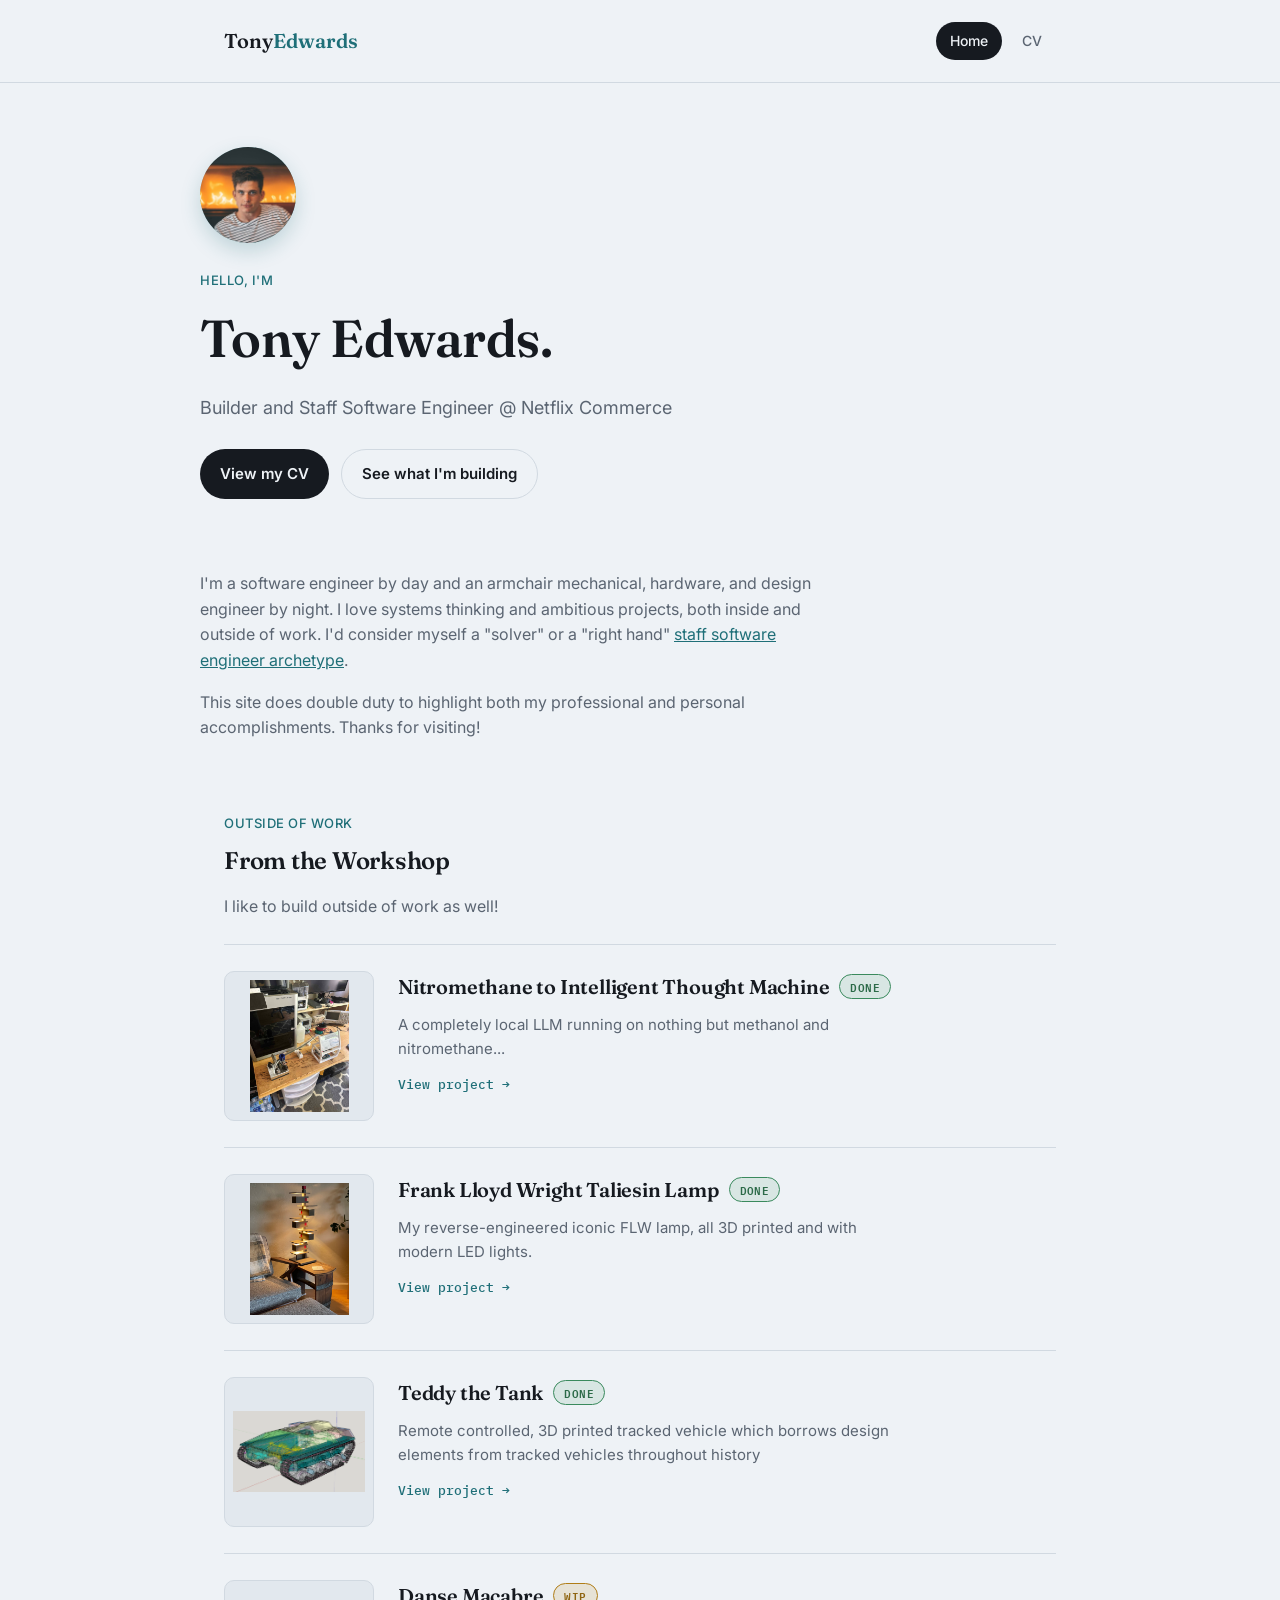
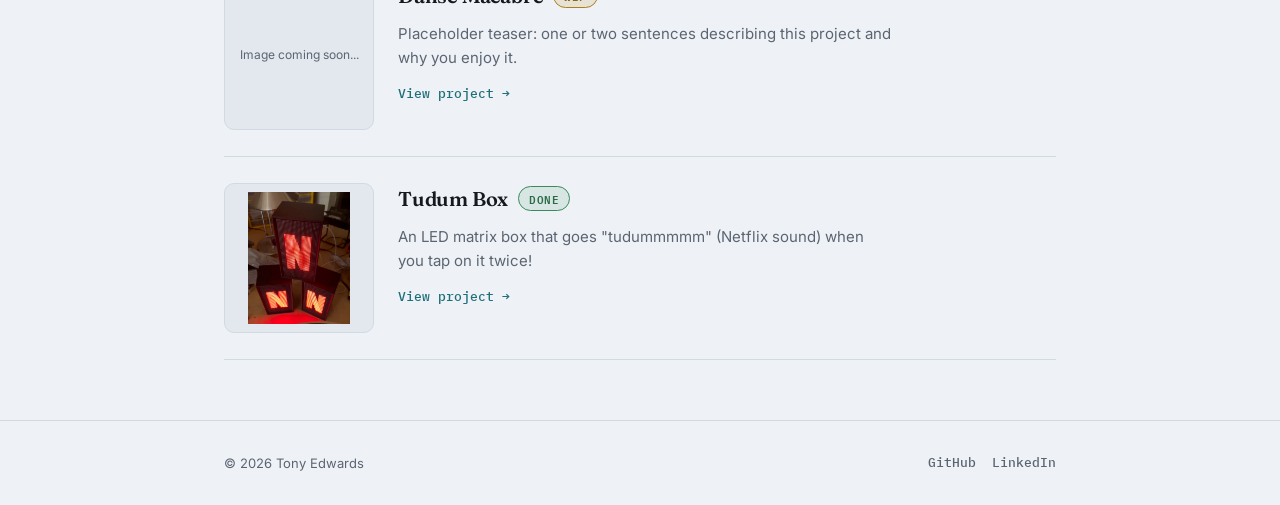
==== index.html @ c41842d8 "Add profile portrait and embed GitHub-hosted video for Tudum Box Wires the hero portrait image, and " ====
<!doctype html>
<html lang="en">
<head>
    <meta charset="utf-8" />
    <meta name="viewport" content="width=device-width,initial-scale=1" />
    <title>Tony Edwards - Engineer</title>
    <meta name="description" content="Tony Edwards - Engineer" />
    <link rel="stylesheet" href="/style.css" />
</head>
<body>
    <header class="site-header">
        <div class="wrap">
            <a class="wordmark" href="/">Tony<span>Edwards</span></a>
            <nav class="main-nav" aria-label="Primary navigation">
                <a href="/" class="active">Home</a>
                <a href="/cv.html">CV</a>
            </nav>
        </div>
    </header>

    <main>
        <section class="hero wrap">
            <div class="portrait"><img src="/images/tony.jpeg" alt="Tony Edwards"/></div>
            <div class="kicker">Hello, I'm</div>
            <h1>Tony Edwards.</h1>
            <p class="lead">
                Builder and Staff Software Engineer @ Netflix Commerce
            </p>
            <div class="btn-row">
                <a class="btn btn-primary" href="/cv.html">View my CV</a>
                <a class="btn btn-outline" href="#workshop">See what I'm building</a>
            </div>
        </section>

        <section class="about wrap">
            <p>
                I'm a software engineer by day and an armchair mechanical, hardware, and design engineer by night. 
                I love systems thinking and ambitious projects, both inside and outside of work.
                I'd consider myself a "solver" or a "right hand" <a href="https://staffeng.com/guides/staff-archetypes/" target="_blank">staff software engineer archetype</a>.
            </p>
            <p>
                This site does double duty to highlight both my professional and personal accomplishments. Thanks for visiting!
            </p>
        </section>

        <section class="wrap" id="workshop">
            <div class="section-head">
                <span class="kicker">Outside of work</span>
                <h2>From the Workshop</h2>
                <p>I like to build outside of work as well!</p>
            </div>

            <div class="workshop-list">
                <a class="workshop-card" href="/projects/nitrollm/">
                    <div class="workshop-photo"><img src="/projects/nitrollm/images/total.jpeg"/></div>
                    <div class="workshop-text">
                        <div class="title-row">
                            <h3>Nitromethane to Intelligent Thought Machine</h3>
                            <span class="status-tag status-done">Done</span>
                        </div>
                        <p>A completely local LLM running on nothing but methanol and nitromethane...</p>
                        <span class="go">View project →</span>
                    </div>
                </a>

                <a class="workshop-card" href="/projects/flwlamp/">
                    <div class="workshop-photo"><img src="/projects/flwlamp/images/lamp.jpg"/></div>
                    <div class="workshop-text">
                        <div class="title-row">
                            <h3>Frank Lloyd Wright Taliesin Lamp</h3>
                            <span class="status-tag status-done">Done</span>
                        </div>
                        <p>My reverse-engineered iconic FLW lamp, all 3D printed and with modern LED lights.</p>
                        <span class="go">View project →</span>
                    </div>
                </a>

                <a class="workshop-card" href="/projects/teddy-tank/">
                    <div class="workshop-photo"><img src="/projects/teddy-tank/images/xray.png"/></div>
                    <div class="workshop-text">
                        <div class="title-row">
                            <h3>Teddy the Tank</h3>
                            <span class="status-tag status-done">Done</span>
                        </div>
                        <p>Remote controlled, 3D printed tracked vehicle which borrows design elements from tracked vehicles throughout history</p>
                        <span class="go">View project →</span>
                    </div>
                </a>

                <a class="workshop-card" href="/projects/danse-macabre/">
                    <div class="workshop-photo">Image coming soon...</div>
                    <div class="workshop-text">
                        <div class="title-row">
                            <h3>Danse Macabre</h3>
                            <span class="status-tag status-wip">WIP</span>
                        </div>
                        <p>Placeholder teaser: one or two sentences describing this project and why you enjoy it.</p>
                        <span class="go">View project →</span>
                    </div>
                </a>

                <a class="workshop-card" href="/projects/tudum-box/">
                    <div class="workshop-photo"><img src="/projects/tudum-box/images/matrixbox.png"/></div>
                    <div class="workshop-text">
                        <div class="title-row">
                            <h3>Tudum Box</h3>
                            <span class="status-tag status-done">Done</span>
                        </div>
                        <p>An LED matrix box that goes "tudummmmm" (Netflix sound) when you tap on it twice!</p>
                        <span class="go">View project →</span>
                    </div>
                </a>
            </div>
        </section>
    </main>

    <footer class="site-footer">
        <div class="wrap">
            <div class="small">© <span id="year">2026</span> Tony Edwards</div>
            <div class="social-links">
                <a href="https://github.com/tedwards947">GitHub</a>
                <a href="https://www.linkedin.com/in/tedwards947/">LinkedIn</a>
            </div>
        </div>
    </footer>

    <script>document.getElementById('year').textContent = new Date().getFullYear();</script>
</body>
</html>
---- style.css ----
@import url('https://fonts.googleapis.com/css2?family=Fraunces:opsz,wght@9..144,500;9..144,600&family=Inter:wght@400;500;600&family=IBM+Plex+Mono:wght@500;600&display=swap');

:root {
    --paper: #eef2f6;
    --paper-alt: #e2e8ee;
    --ink: #161a20;
    --ink-soft: #5b6572;
    --line: #d1d9e1;
    --accent: #1f6f78;
    --accent-soft: #aed4d8;
    --radius: 14px;
    --maxw: 880px;
    --mono: 'IBM Plex Mono', ui-monospace, SFMono-Regular, Menlo, monospace;
}

* {
    box-sizing: border-box
}

html,
body {
    height: 100%
}

body {
    margin: 0;
    font-family: 'Inter', ui-sans-serif, system-ui, -apple-system, sans-serif;
    background: var(--paper);
    color: var(--ink);
    line-height: 1.6;
}

h1,
h2,
h3 {
    font-family: 'Fraunces', Georgia, serif;
    font-weight: 600;
    color: var(--ink);
    margin: 0 0 14px;
    letter-spacing: -0.01em;
}

a {
    color: var(--accent)
}

.wrap {
    max-width: var(--maxw);
    margin: 0 auto;
    padding: 0 24px
}

/* header */
.site-header {
    border-bottom: 1px solid var(--line)
}

.site-header .wrap {
    display: flex;
    align-items: center;
    justify-content: space-between;
    padding: 22px 24px;
    gap: 16px;
}

.wordmark {
    font-family: 'Fraunces', serif;
    font-weight: 600;
    font-size: 20px;
    text-decoration: none;
    color: var(--ink)
}

.wordmark span {
    color: var(--accent)
}

nav.main-nav {
    display: flex;
    gap: 6px
}

nav.main-nav a {
    font-family: var(--ink-soft);
    /* font-family: var(--mono); */
    text-decoration: none;
    color: var(--ink-soft);
    font-weight: 500;
    font-size: 14px;
    padding: 8px 14px;
    border-radius: 999px;
}

nav.main-nav a:hover {
    background: var(--paper-alt);
    color: var(--ink)
}

nav.main-nav a.active {
    background: var(--ink);
    color: var(--paper)
}

/* hero */
.hero {
    padding: 64px 0 20px
}

.hero .kicker {
    display: inline-block;
    font-family: var(--ink-soft);
    /* font-family: var(--mono); */
    font-size: 13px;
    font-weight: 500;
    letter-spacing: .04em;
    text-transform: uppercase;
    color: var(--accent);
    margin-bottom: 6px;
}

.hero h1 {
    font-size: clamp(32px, 5vw, 52px);
    max-width: 14ch
}

.hero p.lead {
    font-size: 18px;
    color: var(--ink-soft);
    max-width: 60ch;
    margin: 0 0 26px
}

.hero .portrait {
    width: 96px;
    height: 96px;
    border-radius: 50%;
    overflow: hidden;
    background: linear-gradient(135deg, var(--accent-soft), var(--accent));
    margin-bottom: 24px;
    box-shadow: 0 8px 20px rgba(31, 111, 120, 0.22);
}

.hero .portrait img {
    width: 100%;
    height: 100%;
    object-fit: cover;
    display: block;
}

.btn-row {
    display: flex;
    gap: 12px;
    flex-wrap: wrap
}

.btn {
    display: inline-flex;
    align-items: center;
    gap: 8px;
    text-decoration: none;
    font-weight: 600;
    font-size: 15px;
    padding: 12px 20px;
    border-radius: 999px;
}

.btn-primary {
    background: var(--ink);
    color: var(--paper)
}

.btn-primary:hover {
    background: var(--accent)
}

.btn-outline {
    border: 1.5px solid var(--line);
    color: var(--ink)
}

.btn-outline:hover {
    border-color: var(--ink)
}

/* about */
.about {
    padding: 36px 0
}

.about p {
    color: var(--ink-soft);
    max-width: 64ch;
    font-size: 16px
}

/* section heading */
.section-head {
    padding-top: 20px;
    margin-bottom: 8px
}

.section-head .kicker {
    display: block;
    font-family: var(--ink-soft);
    font-size: 13px;
    font-weight: 500;
    letter-spacing: .04em;
    text-transform: uppercase;
    color: var(--accent);
    margin-bottom: 8px;
}

.section-head p {
    color: var(--ink-soft);
    margin: 0 0 8px;
    max-width: 60ch
}

/* workshop teaser list */
.workshop-list {
    display: flex;
    flex-direction: column;
    gap: 0;
    margin: 24px 0 60px;
    border-top: 1px solid var(--line)
}

.workshop-card {
    display: grid;
    grid-template-columns: 150px 1fr;
    gap: 24px;
    padding: 26px 0;
    border-bottom: 1px solid var(--line);
    text-decoration: none;
    color: inherit;
    transition: transform .15s ease;
}

.workshop-card:hover {
    transform: translateX(4px)
}

.workshop-card:hover h3 {
    color: var(--accent)
}

.workshop-photo {
    width: 150px;
    height: 150px;
    border-radius: 10px;
    overflow: hidden;
    background: var(--paper-alt);
    border: 1px solid var(--line);
    display: flex;
    align-items: center;
    justify-content: center;
    color: var(--ink-soft);
    font-size: 12px;
    text-align: center;
    padding: 8px;
    flex-shrink: 0;
}

.workshop-photo img {
    width: 100%;
    height: 100%;
    object-fit: contain
}

.workshop-text h3 {
    font-size: 20px;
    margin-bottom: 6px
}

.workshop-text p {
    color: var(--ink-soft);
    font-size: 15px;
    margin: 0 0 10px;
    max-width: 55ch
}

.workshop-text .go {
    font-family: var(--mono);
    font-size: 13px;
    font-weight: 500;
    color: var(--accent)
}

@media (max-width:600px) {
    .workshop-card {
        grid-template-columns: 1fr
    }

    .workshop-photo {
        width: 100%;
        height: 220px
    }
}

/* project detail page */
.project-hero {
    padding: 48px 0 8px
}

.project-hero .kicker {
    display: block;
    font-family: var(--ink-soft);
    font-size: 13px;
    font-weight: 500;
    letter-spacing: .04em;
    text-transform: uppercase;
    color: var(--accent);
    margin-bottom: 10px;
}

.project-media {
    width: 100%;
    /* aspect-ratio: 16/9; */
    border-radius: var(--radius);
    overflow: hidden;
    background: var(--paper-alt);
    border: 1px solid var(--line);
    display: flex;
    align-items: center;
    justify-content: center;
    color: var(--ink-soft);
    font-size: 14px;
    text-align: center;
    padding: 16px;
    margin: 20px 0 8px;
}

.project-media img {
    display: block;
    width: auto;
    height: auto;
    max-width: 100%;
    max-height: 640px;
    margin: 0 auto;
}

.gallery-row {
    display: grid;
    grid-template-columns: 1fr 1fr;
    gap: 16px;
    margin: 16px 0
}

.gallery-row .project-media {
    margin: 0;
    aspect-ratio: 4/3;
}

.gallery-row .project-media img {
    width: 100%;
    height: 100%;
    max-width: none;
    max-height: none;
    object-fit: contain;
}

.video-embed {
    aspect-ratio: 16/9;
    border-radius: var(--radius);
    overflow: hidden;
    border: 1px solid var(--line);
    margin: 20px 0
}

.video-embed iframe,
.video-embed video {
    width: 100%;
    height: 100%;
    border: 0;
    display: block;
    object-fit: contain;
    background: #000;
}

.project-body {
    padding: 16px 0 40px
}

.project-body p {
    color: var(--ink-soft);
    font-size: 16px;
    max-width: 66ch
}

.back-link {
    display: inline-block;
    font-family: var(--mono);
    margin-top: 8px;
    font-weight: 500;
    font-size: 13px;
    text-decoration: none;
    color: var(--ink-soft)
}

.back-link:hover {
    color: var(--accent)
}

/* CV page */
.cv-header {
    padding: 48px 0 8px;
    display: flex;
    justify-content: space-between;
    align-items: flex-start;
    gap: 16px;
    flex-wrap: wrap
}

.cv-header p.lead {
    color: var(--ink-soft);
    margin: 6px 0 0
}

.cv-section {
    padding: 28px 0;
    border-top: 1px solid var(--line)
}

.cv-section h2 {
    font-size: 22px
}

.cv-entry {
    margin-bottom: 22px
}

.cv-entry:last-child {
    margin-bottom: 0
}

.cv-entry .row {
    display: flex;
    justify-content: space-between;
    gap: 12px;
    flex-wrap: wrap;
    align-items: baseline
}

.cv-entry .row strong {
    font-size: 16px;
    font-weight: 600
}

.cv-entry .meta {
    font-family: var(--mono);
    color: var(--ink-soft);
    font-size: 13px;
    white-space: nowrap
}

.cv-entry .place {
    color: var(--ink-soft);
    font-size: 14px;
    margin-top: 2px
}

.cv-entry ul {
    color: var(--ink-soft);
    margin: 10px 0 0;
    padding-left: 20px;
    font-size: 15px
}

.cv-entry ul li {
    margin-bottom: 4px
}

.chip-list {
    display: flex;
    flex-wrap: wrap;
    gap: 8px
}

.chip {
    font-family: var(--mono);
    background: var(--paper-alt);
    border: 1px solid var(--line);
    color: var(--ink-soft);
    padding: 6px 14px;
    border-radius: 999px;
    font-size: 12px
}

/* title + status tag */
.title-row {
    display: flex;
    align-items: center;
    gap: 10px;
    flex-wrap: wrap;
    margin-bottom: 10px;
}

.title-row h1,
.title-row h3 {
    margin: 0;
}

.status-tag {
    display: inline-flex;
    align-items: center;
    font-family: var(--mono);
    font-size: 11px;
    font-weight: 600;
    letter-spacing: .04em;
    text-transform: uppercase;
    padding: 3px 10px;
    border-radius: 999px;
    border: 1px solid var(--line);
    background: var(--paper-alt);
    color: var(--ink-soft);
    white-space: nowrap;
}

.status-tag.status-done {
    background: rgba(58, 138, 93, 0.12);
    border-color: #3a8a5d;
    color: #2c6a48;
}

.status-tag.status-wip {
    background: rgba(176, 125, 23, 0.14);
    border-color: #b07d17;
    color: #8f6512;
}

.status-tag.status-paused {
    background: var(--paper-alt);
    border-color: var(--line);
    color: var(--ink-soft);
}

/* footer */
.site-footer {
    border-top: 1px solid var(--line);
    padding: 32px 0;
    margin-top: 20px
}

.site-footer .wrap {
    display: flex;
    justify-content: space-between;
    align-items: center;
    flex-wrap: wrap;
    gap: 12px
}

.site-footer .small {
    color: var(--ink-soft);
    font-size: 13px
}

.social-links {
    display: flex;
    gap: 16px
}

.social-links a {
    font-family: var(--mono);
    color: var(--ink-soft);
    text-decoration: none;
    font-size: 13px;
    font-weight: 500
}

.social-links a:hover {
    color: var(--accent)
}
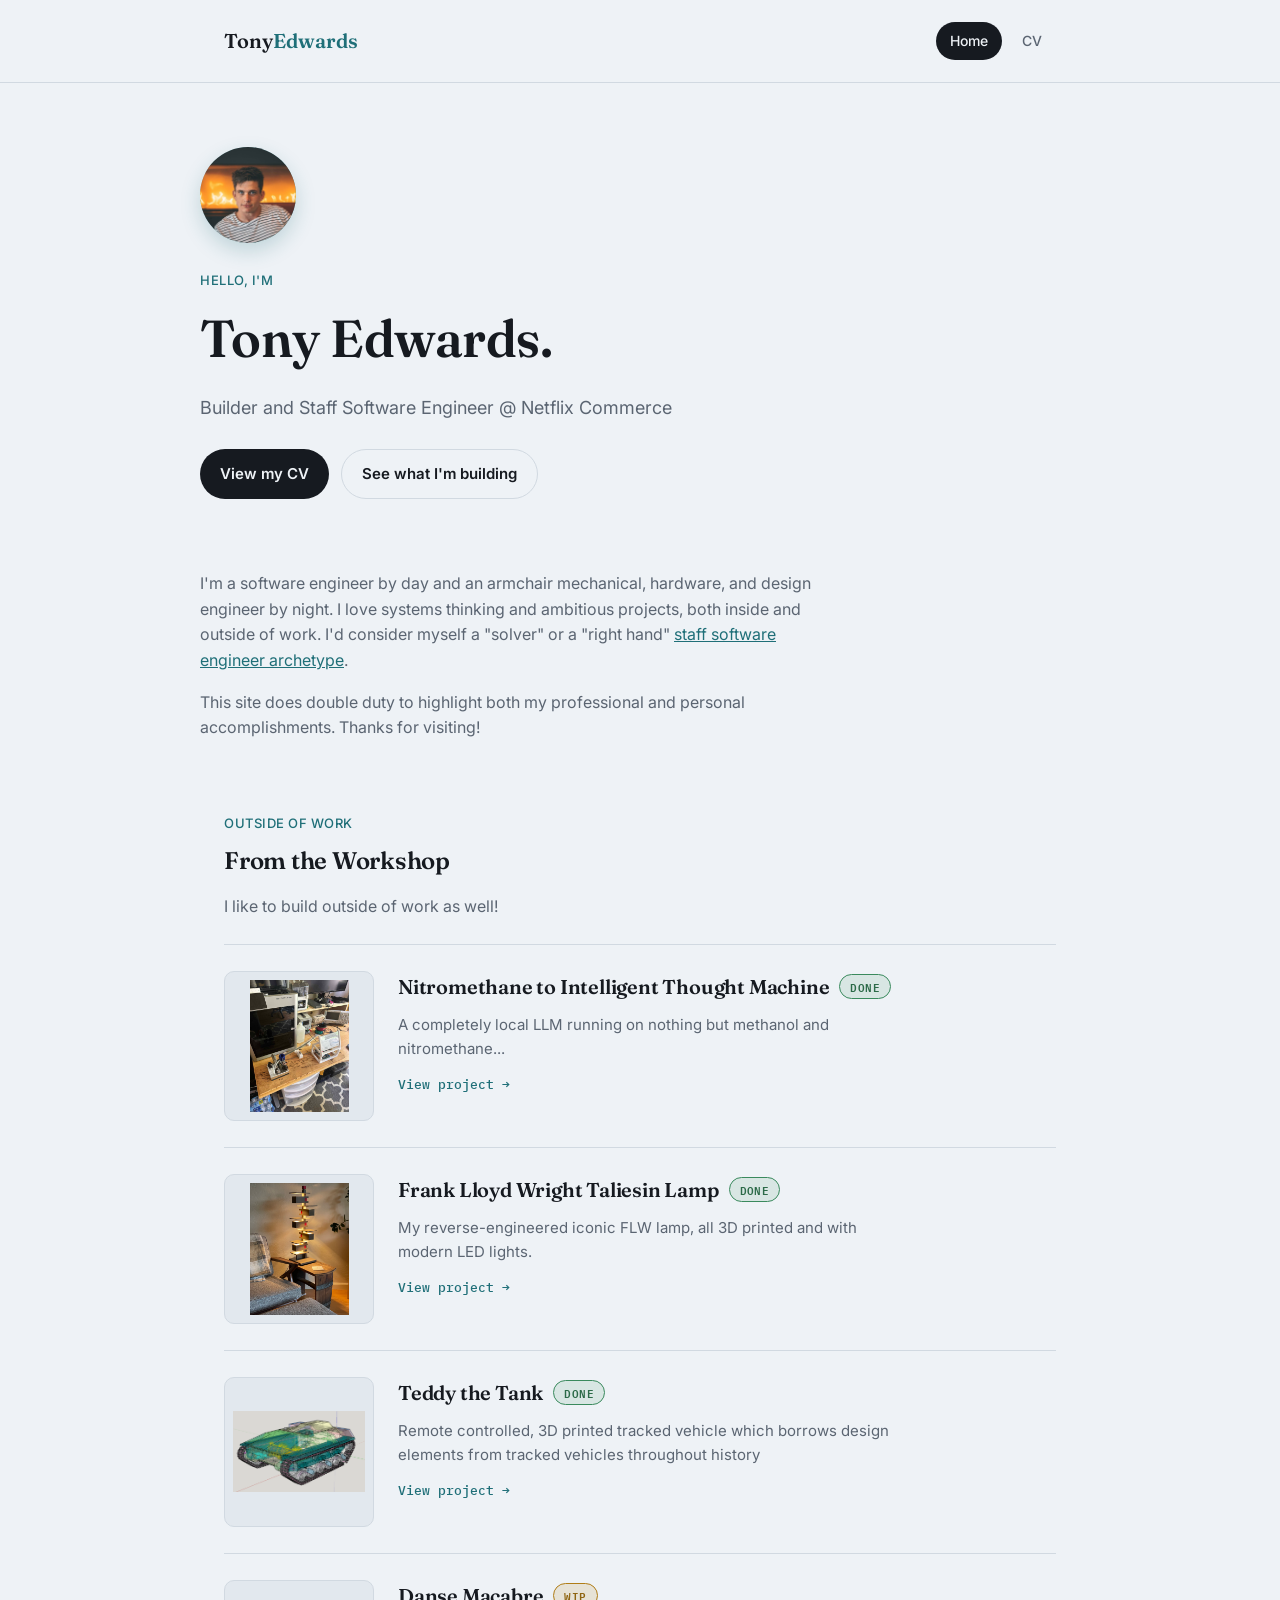
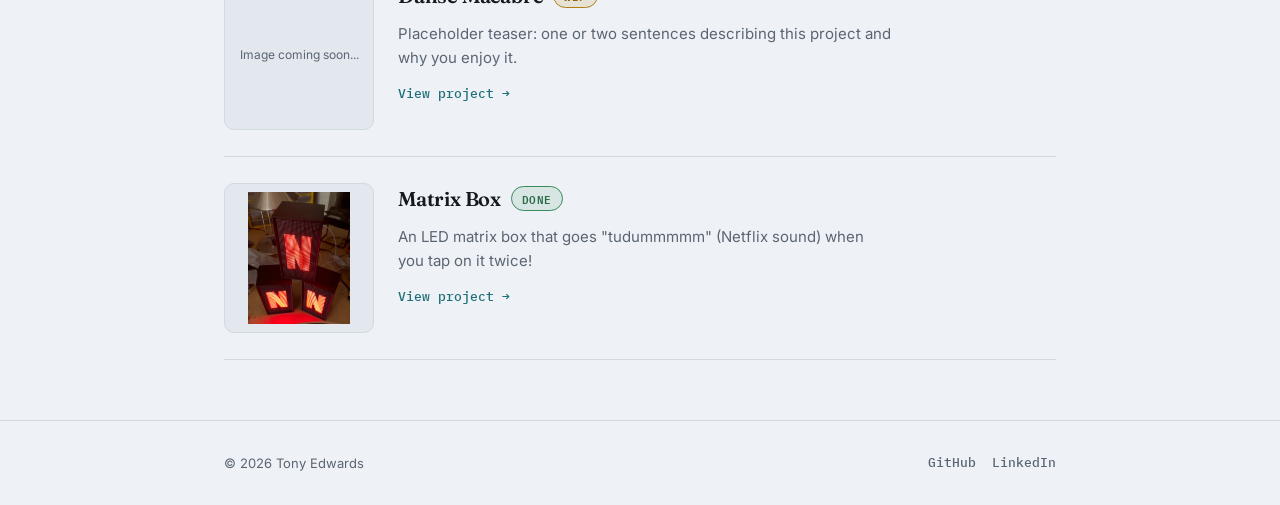
==== commit f8b832bc: "Rename Tudum Box project to Matrix Box Matches the actual GitHub repo name (matrixbox) instead of th" ====
--- a/index.html
+++ b/index.html
@@ -99,11 +99,11 @@
                     </div>
                 </a>
 
-                <a class="workshop-card" href="/projects/tudum-box/">
-                    <div class="workshop-photo"><img src="/projects/tudum-box/images/matrixbox.png"/></div>
+                <a class="workshop-card" href="/projects/matrixbox/">
+                    <div class="workshop-photo"><img src="/projects/matrixbox/images/matrixbox.png"/></div>
                     <div class="workshop-text">
                         <div class="title-row">
-                            <h3>Tudum Box</h3>
+                            <h3>Matrix Box</h3>
                             <span class="status-tag status-done">Done</span>
                         </div>
                         <p>An LED matrix box that goes "tudummmmm" (Netflix sound) when you tap on it twice!</p>
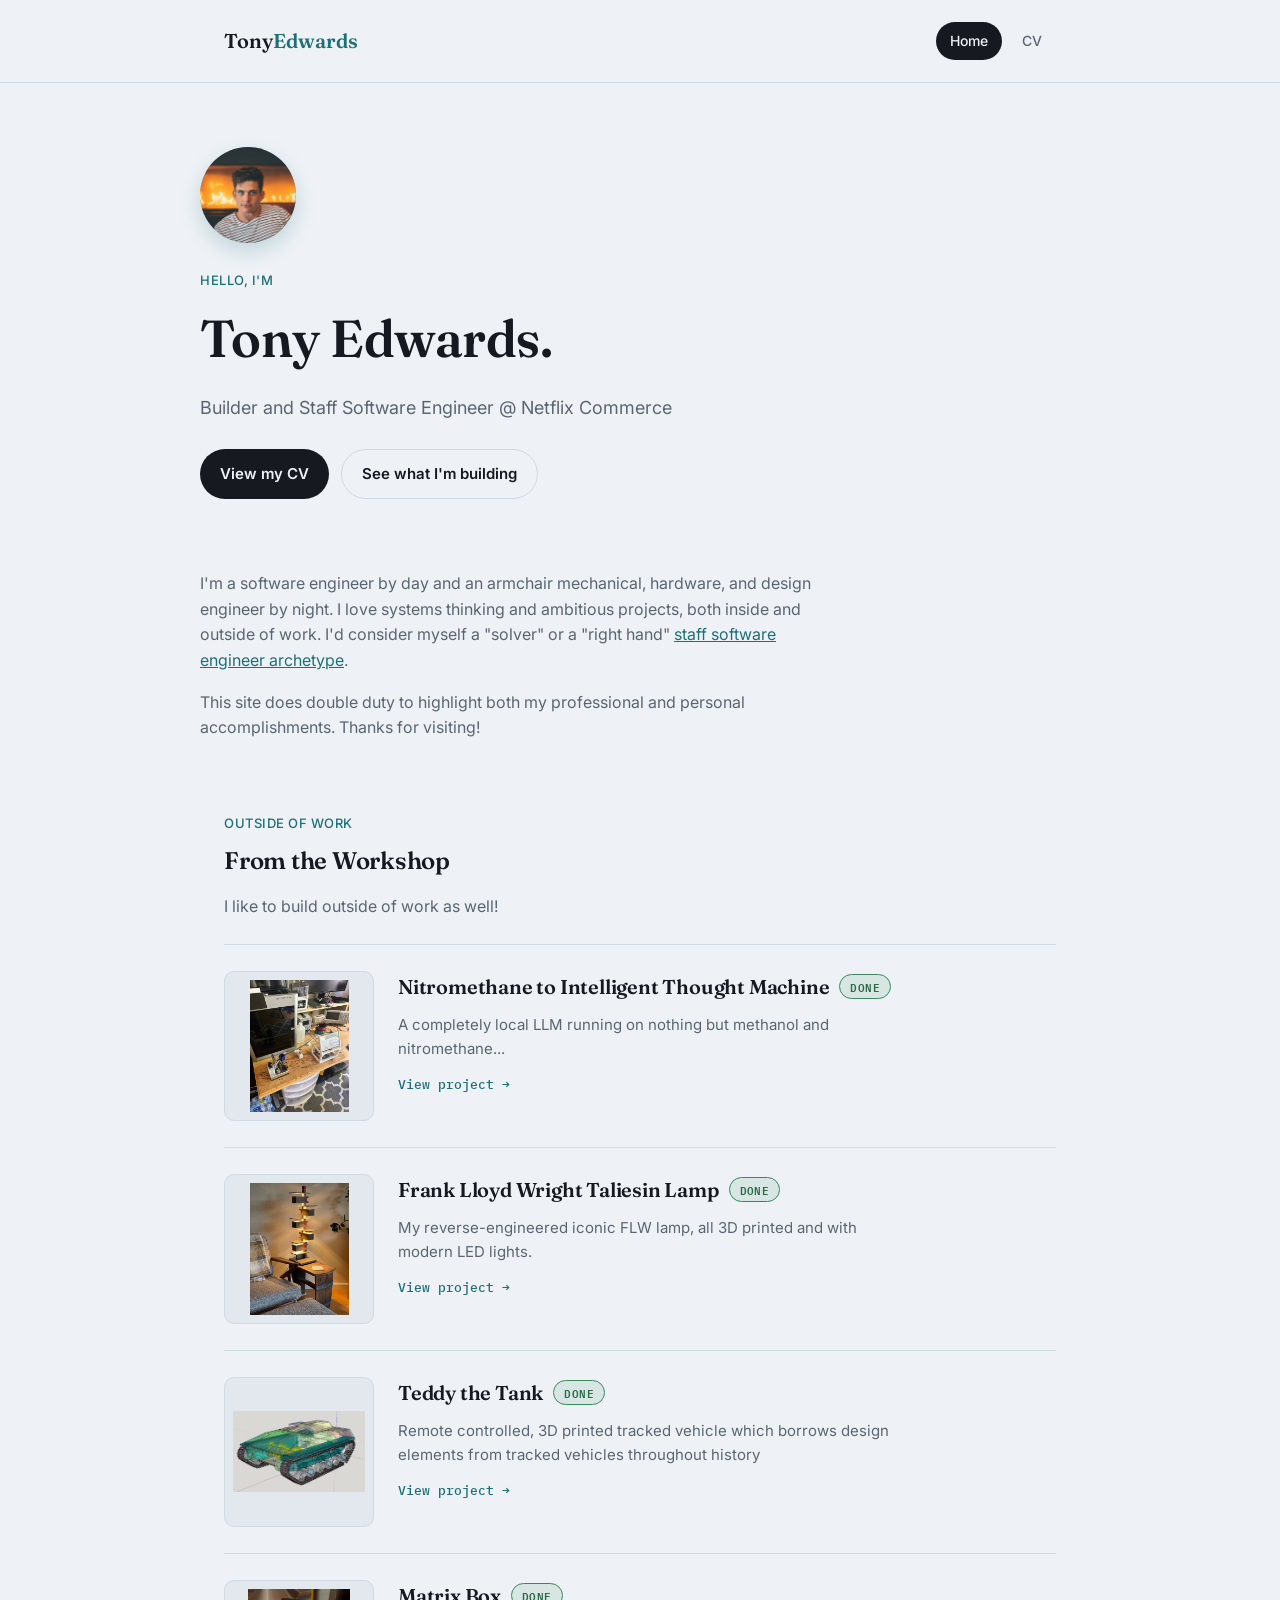
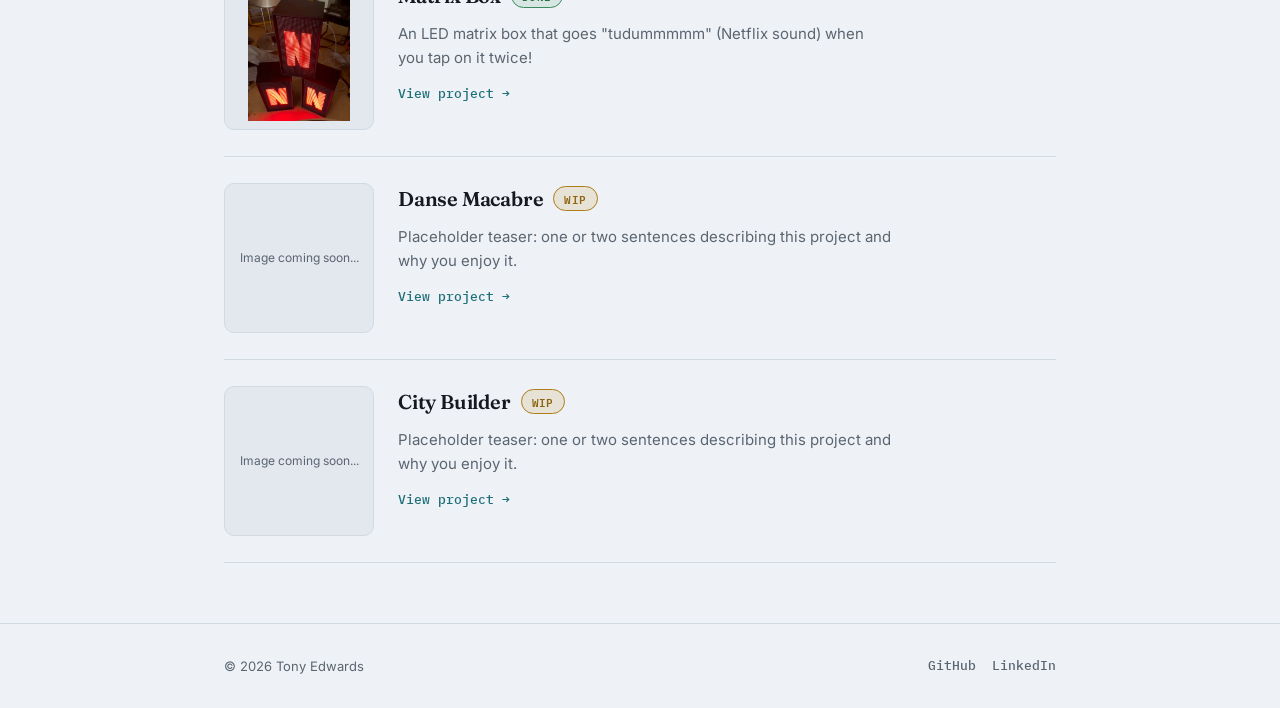
==== commit e5bca057: "Add City Builder project and fix missing GitHub links on project pages Project detail page footers o" ====
--- a/index.html
+++ b/index.html
@@ -1,5 +1,6 @@
 <!doctype html>
 <html lang="en">
+
 <head>
     <meta charset="utf-8" />
     <meta name="viewport" content="width=device-width,initial-scale=1" />
@@ -7,6 +8,7 @@
     <meta name="description" content="Tony Edwards - Engineer" />
     <link rel="stylesheet" href="/style.css" />
 </head>
+
 <body>
     <header class="site-header">
         <div class="wrap">
@@ -20,7 +22,7 @@
 
     <main>
         <section class="hero wrap">
-            <div class="portrait"><img src="/images/tony.jpeg" alt="Tony Edwards"/></div>
+            <div class="portrait"><img src="/images/tony.jpeg" alt="Tony Edwards" /></div>
             <div class="kicker">Hello, I'm</div>
             <h1>Tony Edwards.</h1>
             <p class="lead">
@@ -34,12 +36,14 @@
 
         <section class="about wrap">
             <p>
-                I'm a software engineer by day and an armchair mechanical, hardware, and design engineer by night. 
+                I'm a software engineer by day and an armchair mechanical, hardware, and design engineer by night.
                 I love systems thinking and ambitious projects, both inside and outside of work.
-                I'd consider myself a "solver" or a "right hand" <a href="https://staffeng.com/guides/staff-archetypes/" target="_blank">staff software engineer archetype</a>.
+                I'd consider myself a "solver" or a "right hand" <a href="https://staffeng.com/guides/staff-archetypes/"
+                    target="_blank">staff software engineer archetype</a>.
             </p>
             <p>
-                This site does double duty to highlight both my professional and personal accomplishments. Thanks for visiting!
+                This site does double duty to highlight both my professional and personal accomplishments. Thanks for
+                visiting!
             </p>
         </section>
 
@@ -52,7 +56,7 @@
 
             <div class="workshop-list">
                 <a class="workshop-card" href="/projects/nitrollm/">
-                    <div class="workshop-photo"><img src="/projects/nitrollm/images/total.jpeg"/></div>
+                    <div class="workshop-photo"><img src="/projects/nitrollm/images/total.jpeg" /></div>
                     <div class="workshop-text">
                         <div class="title-row">
                             <h3>Nitromethane to Intelligent Thought Machine</h3>
@@ -64,7 +68,7 @@
                 </a>
 
                 <a class="workshop-card" href="/projects/flwlamp/">
-                    <div class="workshop-photo"><img src="/projects/flwlamp/images/lamp.jpg"/></div>
+                    <div class="workshop-photo"><img src="/projects/flwlamp/images/lamp.jpg" /></div>
                     <div class="workshop-text">
                         <div class="title-row">
                             <h3>Frank Lloyd Wright Taliesin Lamp</h3>
@@ -76,13 +80,26 @@
                 </a>
 
                 <a class="workshop-card" href="/projects/teddy-tank/">
-                    <div class="workshop-photo"><img src="/projects/teddy-tank/images/xray.png"/></div>
+                    <div class="workshop-photo"><img src="/projects/teddy-tank/images/xray.png" /></div>
                     <div class="workshop-text">
                         <div class="title-row">
                             <h3>Teddy the Tank</h3>
                             <span class="status-tag status-done">Done</span>
                         </div>
-                        <p>Remote controlled, 3D printed tracked vehicle which borrows design elements from tracked vehicles throughout history</p>
+                        <p>Remote controlled, 3D printed tracked vehicle which borrows design elements from tracked
+                            vehicles throughout history</p>
+                        <span class="go">View project →</span>
+                    </div>
+                </a>
+
+                <a class="workshop-card" href="/projects/matrixbox/">
+                    <div class="workshop-photo"><img src="/projects/matrixbox/images/matrixbox.png" /></div>
+                    <div class="workshop-text">
+                        <div class="title-row">
+                            <h3>Matrix Box</h3>
+                            <span class="status-tag status-done">Done</span>
+                        </div>
+                        <p>An LED matrix box that goes "tudummmmm" (Netflix sound) when you tap on it twice!</p>
                         <span class="go">View project →</span>
                     </div>
                 </a>
@@ -99,14 +116,14 @@
                     </div>
                 </a>
 
-                <a class="workshop-card" href="/projects/matrixbox/">
-                    <div class="workshop-photo"><img src="/projects/matrixbox/images/matrixbox.png"/></div>
+                <a class="workshop-card" href="/projects/city-builder/">
+                    <div class="workshop-photo">Image coming soon...</div>
                     <div class="workshop-text">
                         <div class="title-row">
-                            <h3>Matrix Box</h3>
-                            <span class="status-tag status-done">Done</span>
+                            <h3>City Builder</h3>
+                            <span class="status-tag status-wip">WIP</span>
                         </div>
-                        <p>An LED matrix box that goes "tudummmmm" (Netflix sound) when you tap on it twice!</p>
+                        <p>Placeholder teaser: one or two sentences describing this project and why you enjoy it.</p>
                         <span class="go">View project →</span>
                     </div>
                 </a>
@@ -126,4 +143,5 @@
 
     <script>document.getElementById('year').textContent = new Date().getFullYear();</script>
 </body>
-</html>
+
+</html>
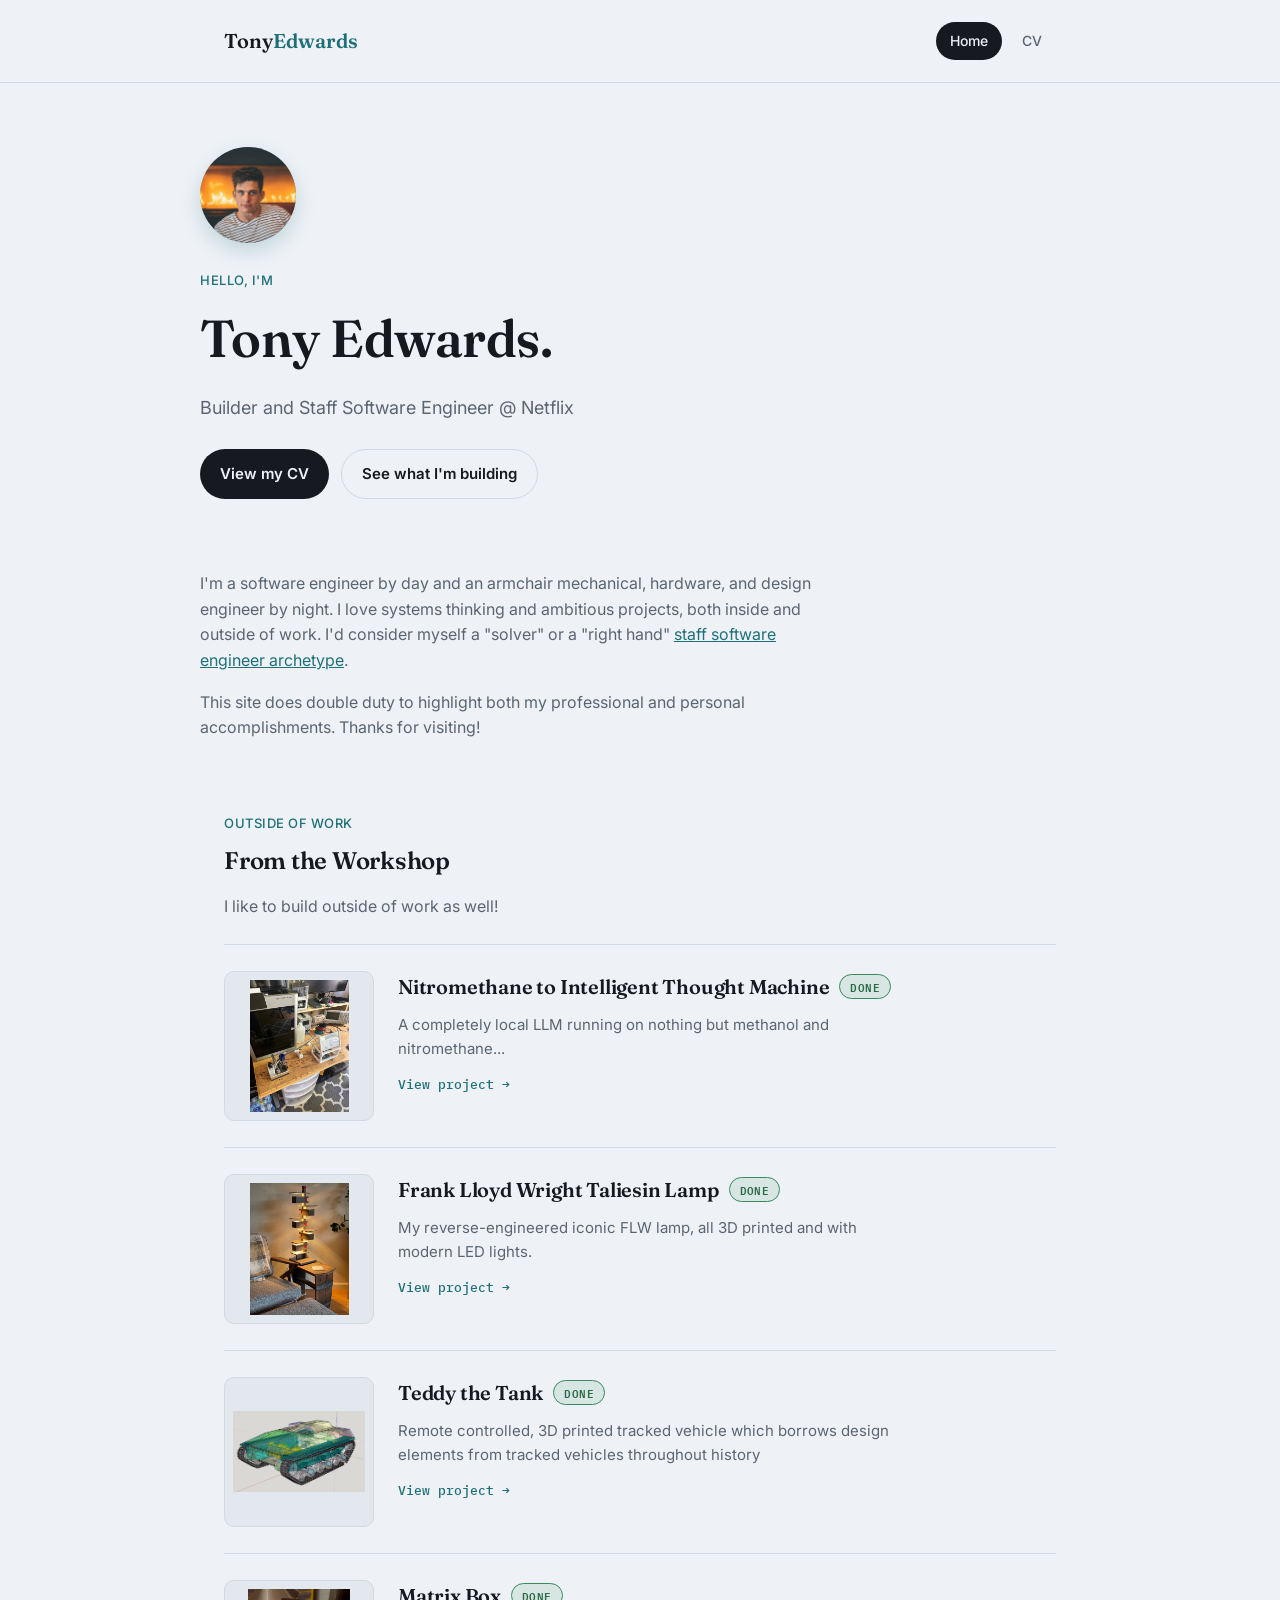
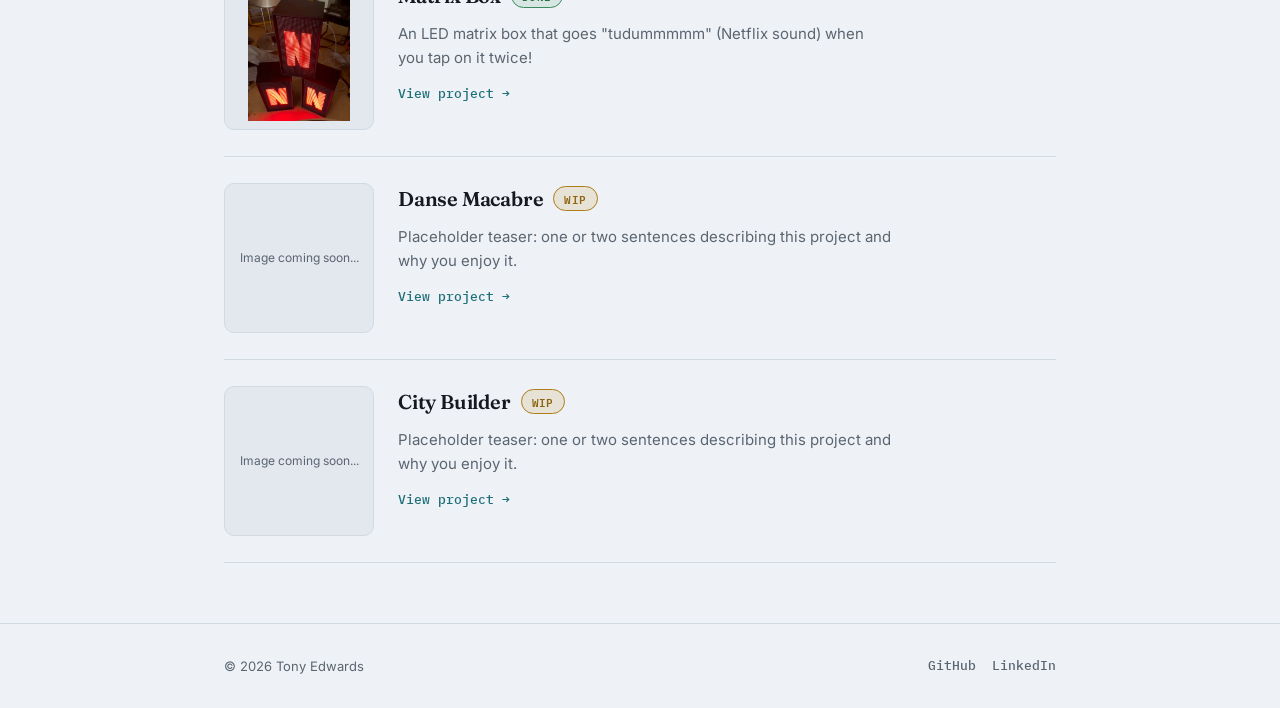
==== commit 48a2a240: "Add waving hand emoji favicon site-wide Uses an inline SVG data URI so no separate image asset is ne" ====
--- a/index.html
+++ b/index.html
@@ -7,6 +7,7 @@
     <title>Tony Edwards - Engineer</title>
     <meta name="description" content="Tony Edwards - Engineer" />
     <link rel="stylesheet" href="/style.css" />
+    <link rel="icon" href="data:image/svg+xml,<svg xmlns=%22http://www.w3.org/2000/svg%22 viewBox=%220 0 100 100%22><text y=%22.9em%22 font-size=%2290%22>%F0%9F%91%8B</text></svg>" />
 </head>
 
 <body>
@@ -26,7 +27,7 @@
             <div class="kicker">Hello, I'm</div>
             <h1>Tony Edwards.</h1>
             <p class="lead">
-                Builder and Staff Software Engineer @ Netflix Commerce
+                Builder and Staff Software Engineer @ Netflix
             </p>
             <div class="btn-row">
                 <a class="btn btn-primary" href="/cv.html">View my CV</a>
--- a/style.css
+++ b/style.css
@@ -401,6 +401,38 @@
     color: var(--accent)
 }
 
+/* GitHub repo link (project pages) */
+.repo-link {
+    display: inline-flex;
+    align-items: center;
+    gap: 8px;
+    font-family: var(--mono);
+    font-size: 13px;
+    font-weight: 600;
+    letter-spacing: .02em;
+    text-decoration: none;
+    color: var(--paper);
+    background: var(--ink);
+    border: 1px solid var(--ink);
+    padding: 9px 16px;
+    border-radius: 999px;
+    margin-top: 16px;
+    transition: background .15s ease, border-color .15s ease, transform .15s ease;
+}
+
+.repo-link:hover {
+    background: var(--accent);
+    border-color: var(--accent);
+    transform: translateY(-1px);
+}
+
+.repo-link svg {
+    width: 16px;
+    height: 16px;
+    flex-shrink: 0;
+    fill: currentColor;
+}
+
 /* CV page */
 .cv-header {
     padding: 48px 0 8px;
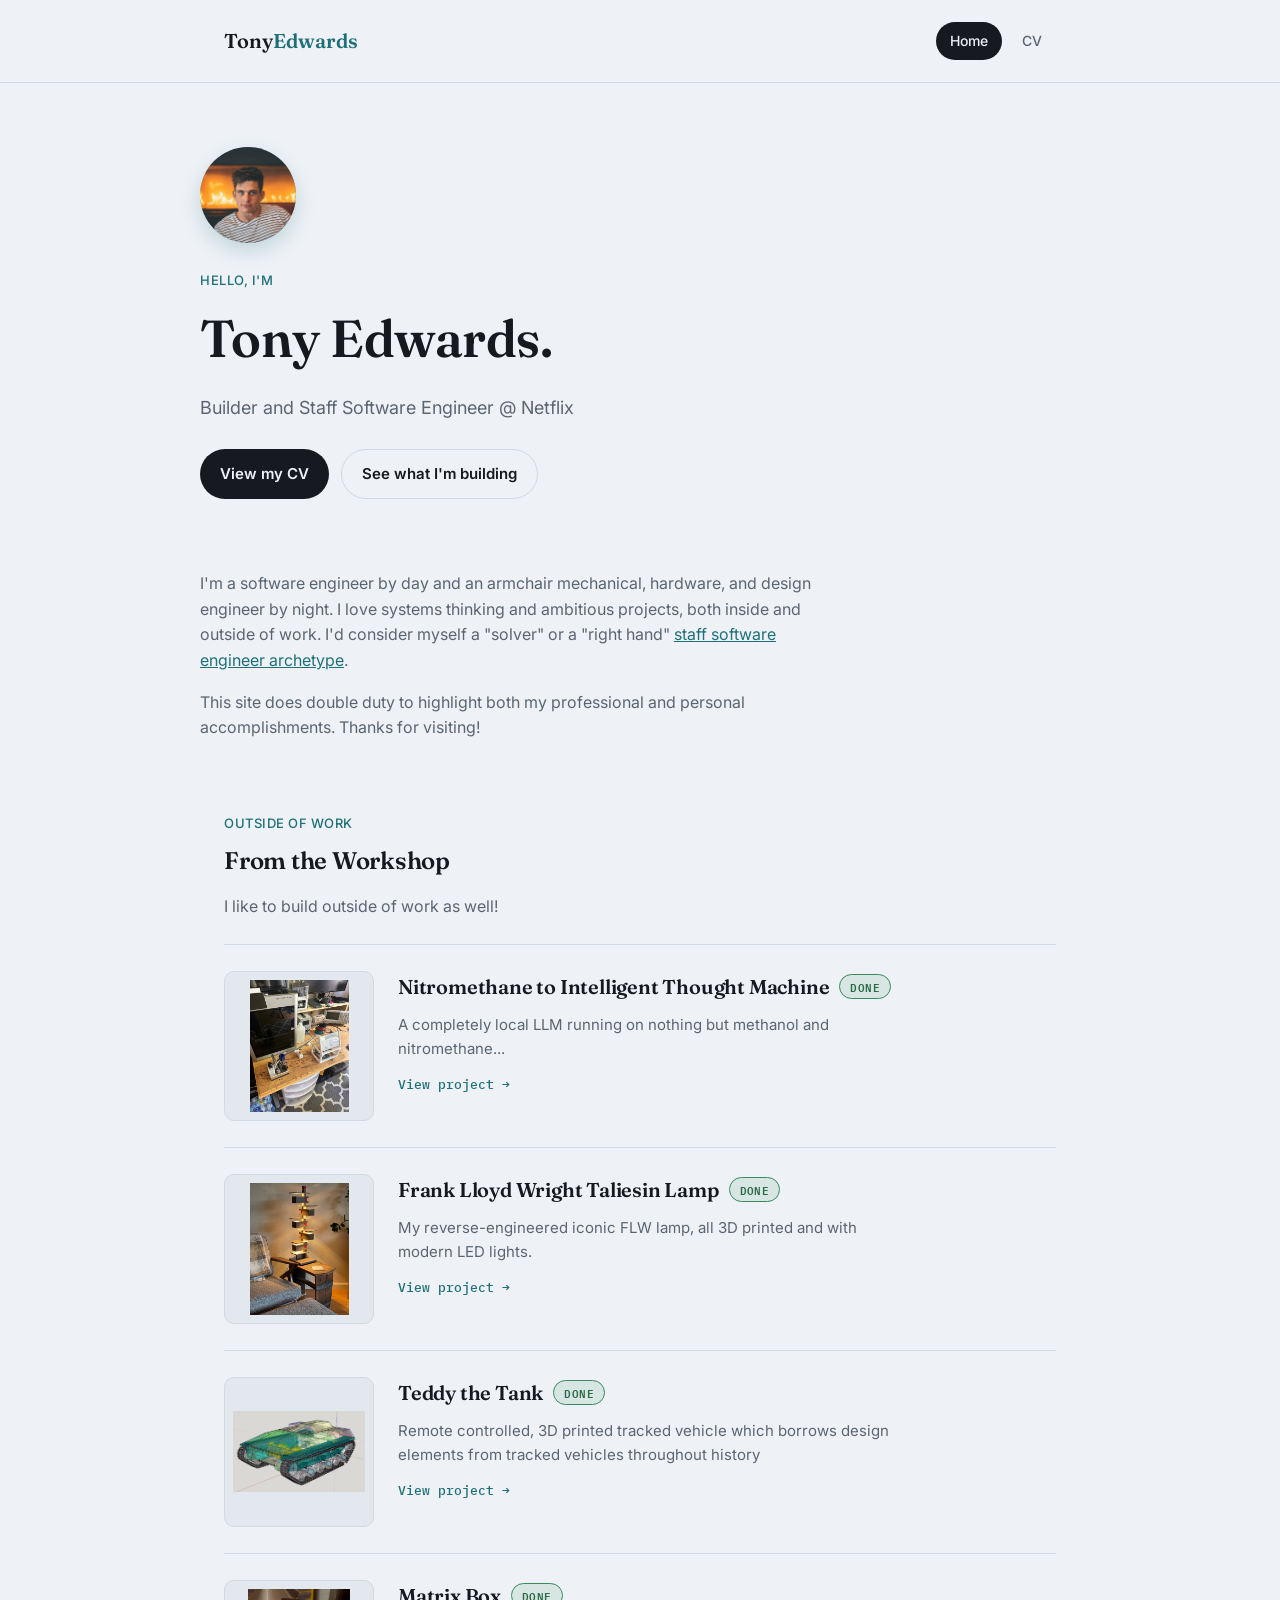
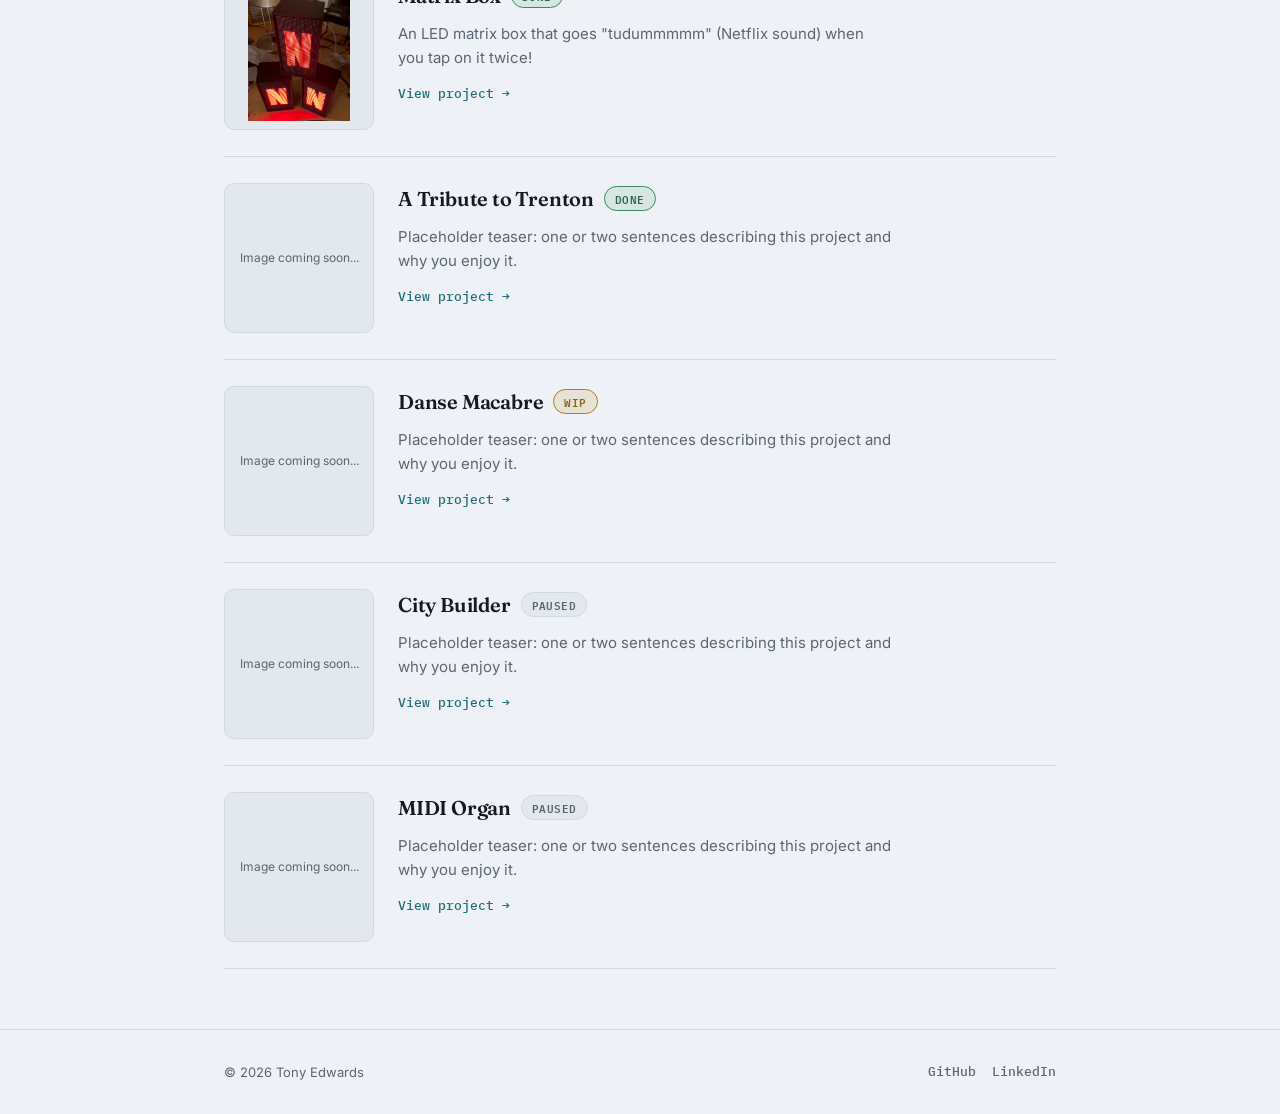
==== commit fc225a2f: "Add MIDI Organ and A Tribute to Trenton project placeholders" ====
--- a/index.html
+++ b/index.html
@@ -105,6 +105,18 @@
                     </div>
                 </a>
 
+                <a class="workshop-card" href="/projects/tribute-to-trenton/">
+                    <div class="workshop-photo">Image coming soon...</div>
+                    <div class="workshop-text">
+                        <div class="title-row">
+                            <h3>A Tribute to Trenton</h3>
+                            <span class="status-tag status-done">Done</span>
+                        </div>
+                        <p>Placeholder teaser: one or two sentences describing this project and why you enjoy it.</p>
+                        <span class="go">View project →</span>
+                    </div>
+                </a>
+
                 <a class="workshop-card" href="/projects/danse-macabre/">
                     <div class="workshop-photo">Image coming soon...</div>
                     <div class="workshop-text">
@@ -122,7 +134,19 @@
                     <div class="workshop-text">
                         <div class="title-row">
                             <h3>City Builder</h3>
-                            <span class="status-tag status-wip">WIP</span>
+                            <span class="status-tag status-paused">PAUSED</span>
+                        </div>
+                        <p>Placeholder teaser: one or two sentences describing this project and why you enjoy it.</p>
+                        <span class="go">View project →</span>
+                    </div>
+                </a>
+
+                <a class="workshop-card" href="/projects/midi-organ/">
+                    <div class="workshop-photo">Image coming soon...</div>
+                    <div class="workshop-text">
+                        <div class="title-row">
+                            <h3>MIDI Organ</h3>
+                            <span class="status-tag status-paused">PAUSED</span>
                         </div>
                         <p>Placeholder teaser: one or two sentences describing this project and why you enjoy it.</p>
                         <span class="go">View project →</span>
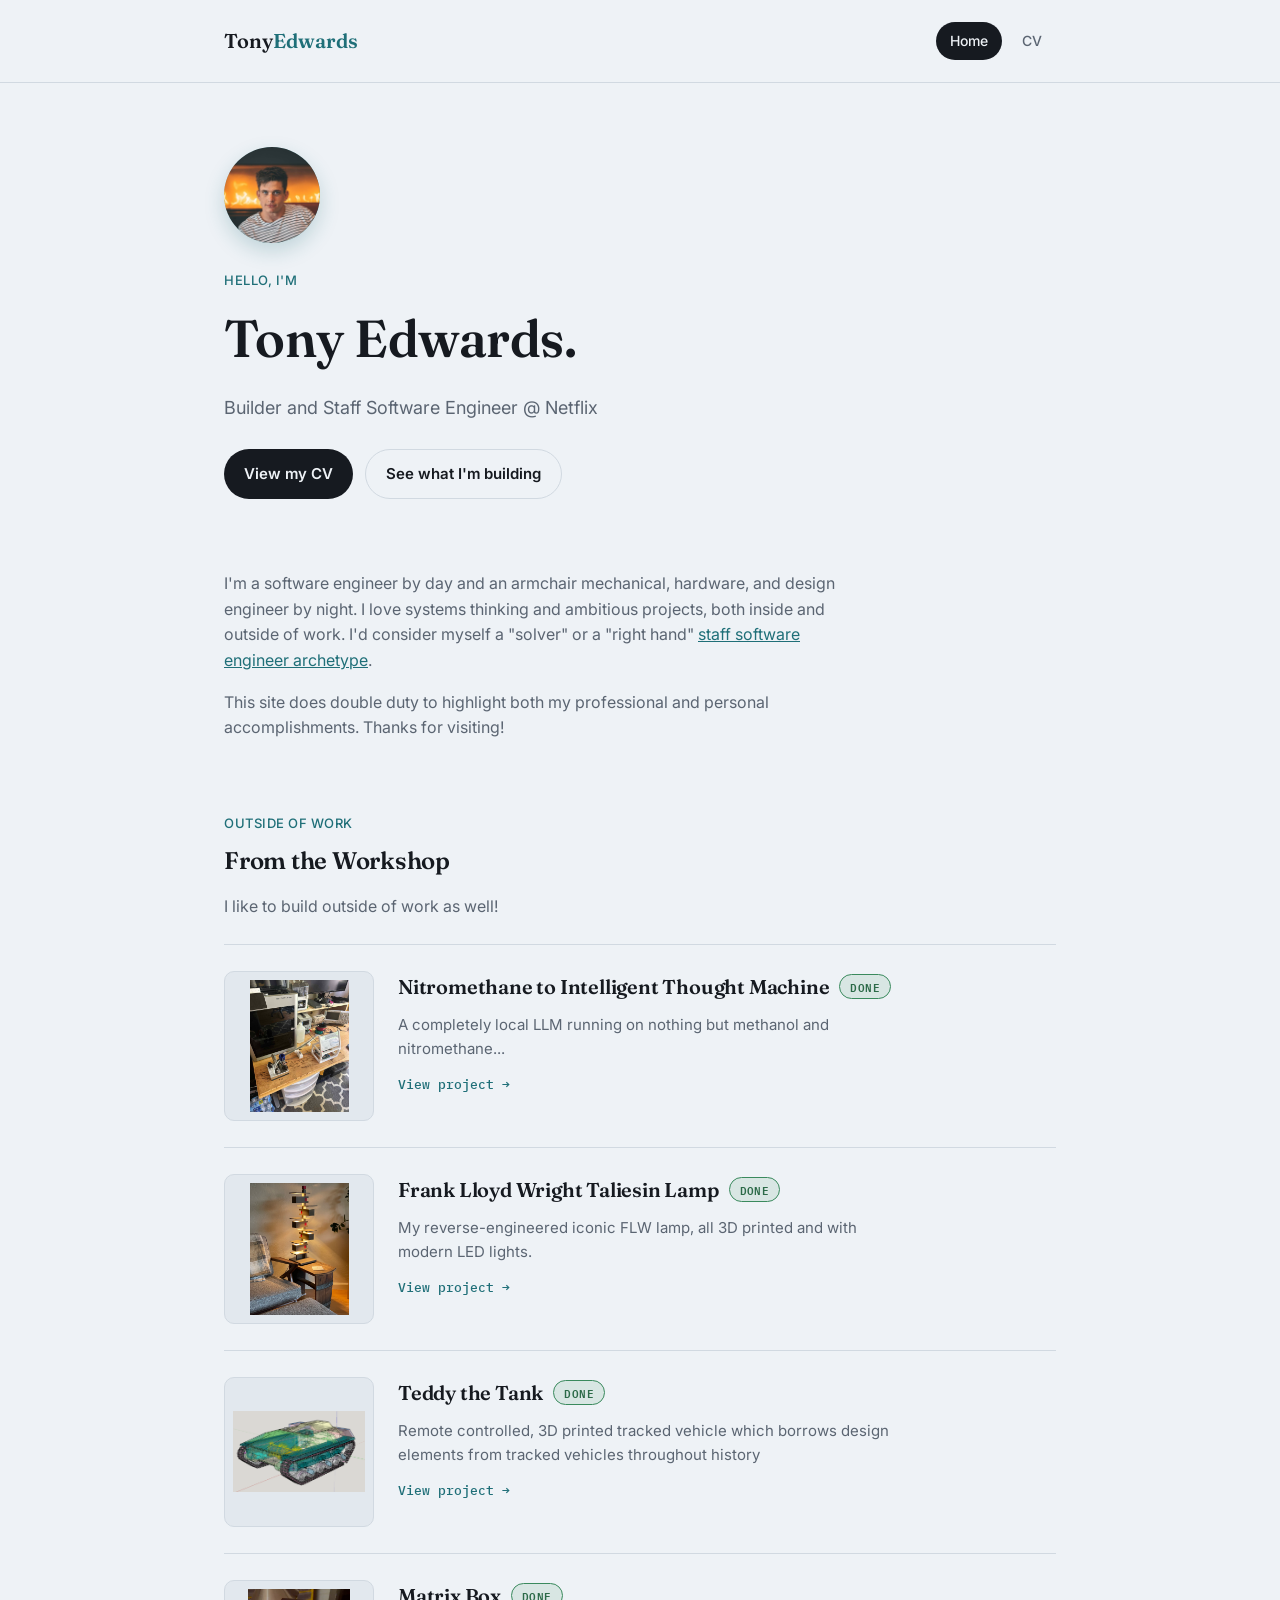
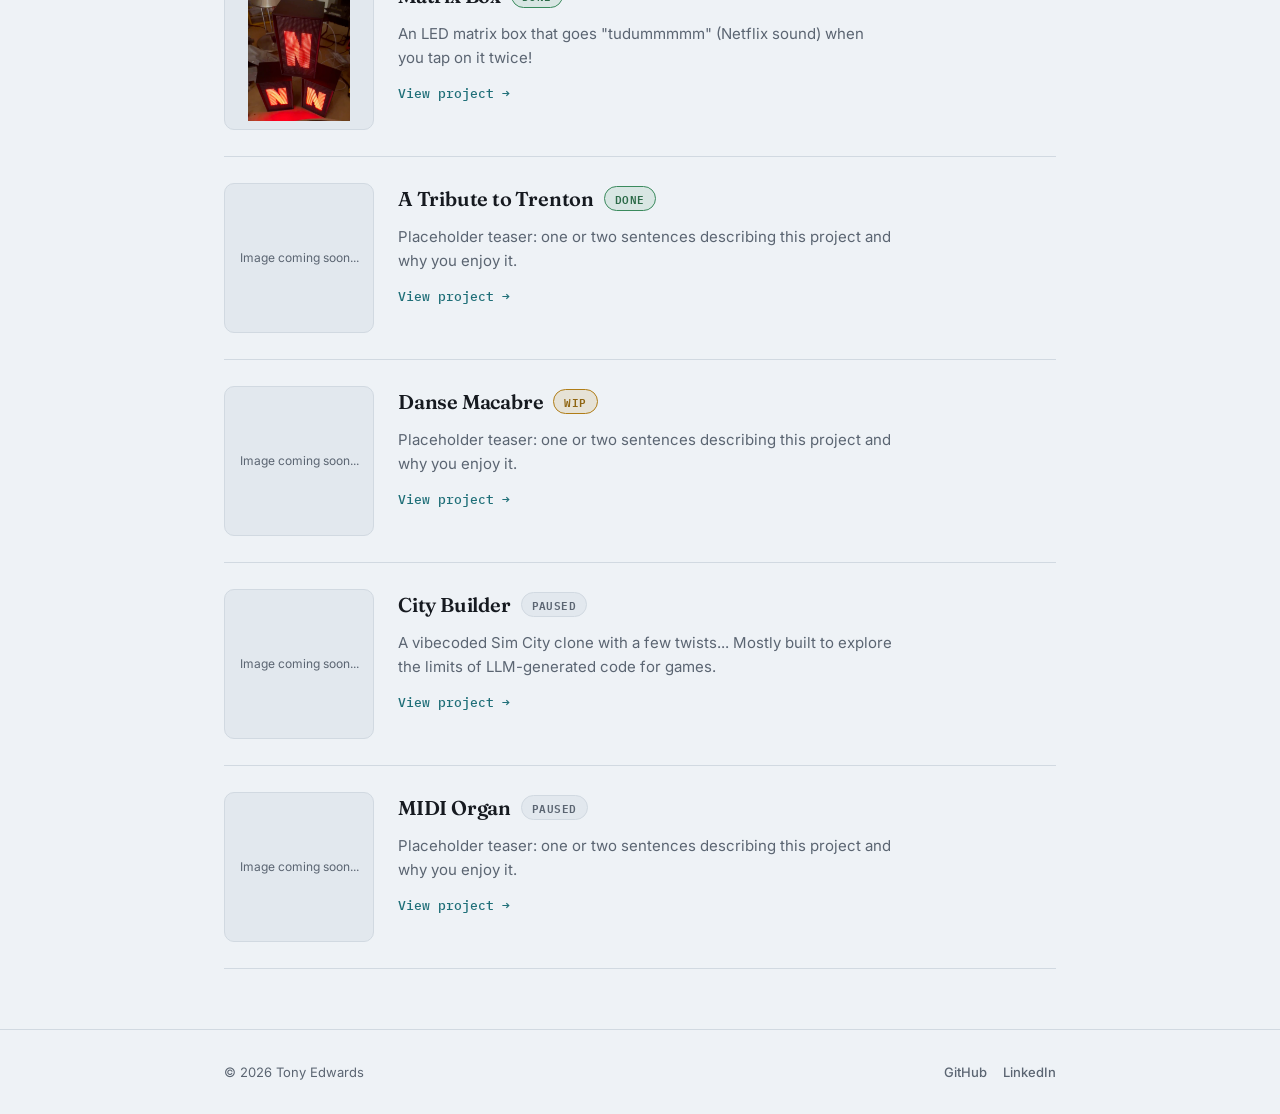
==== commit 54d5641b: "Fix mobile responsiveness across the site - Fix .hero/.about padding shorthand that was zeroing out " ====
--- a/index.html
+++ b/index.html
@@ -136,7 +136,7 @@
                             <h3>City Builder</h3>
                             <span class="status-tag status-paused">PAUSED</span>
                         </div>
-                        <p>Placeholder teaser: one or two sentences describing this project and why you enjoy it.</p>
+                        <p>A vibecoded Sim City clone with a few twists... Mostly built to explore the limits of LLM-generated code for games.</p>
                         <span class="go">View project →</span>
                     </div>
                 </a>
--- a/style.css
+++ b/style.css
@@ -50,6 +50,12 @@
     padding: 0 24px
 }
 
+@media (max-width:600px) {
+    .wrap {
+        padding: 0 28px
+    }
+}
+
 /* header */
 .site-header {
     border-bottom: 1px solid var(--line)
@@ -81,8 +87,6 @@
 }
 
 nav.main-nav a {
-    font-family: var(--ink-soft);
-    /* font-family: var(--mono); */
     text-decoration: none;
     color: var(--ink-soft);
     font-weight: 500;
@@ -103,13 +107,19 @@
 
 /* hero */
 .hero {
-    padding: 64px 0 20px
+    padding-top: 64px;
+    padding-bottom: 20px
+}
+
+@media (max-width:600px) {
+    .hero {
+        padding-top: 40px;
+        padding-bottom: 12px
+    }
 }
 
 .hero .kicker {
     display: inline-block;
-    font-family: var(--ink-soft);
-    /* font-family: var(--mono); */
     font-size: 13px;
     font-weight: 500;
     letter-spacing: .04em;
@@ -184,7 +194,15 @@
 
 /* about */
 .about {
-    padding: 36px 0
+    padding-top: 36px;
+    padding-bottom: 36px
+}
+
+@media (max-width:600px) {
+    .about {
+        padding-top: 24px;
+        padding-bottom: 24px
+    }
 }
 
 .about p {
@@ -201,7 +219,6 @@
 
 .section-head .kicker {
     display: block;
-    font-family: var(--ink-soft);
     font-size: 13px;
     font-weight: 500;
     letter-spacing: .04em;
@@ -299,12 +316,19 @@
 
 /* project detail page */
 .project-hero {
-    padding: 48px 0 8px
+    padding-top: 48px;
+    padding-bottom: 8px
+}
+
+@media (max-width:600px) {
+    .project-hero {
+        padding-top: 32px;
+        padding-bottom: 8px
+    }
 }
 
 .project-hero .kicker {
     display: block;
-    font-family: var(--ink-soft);
     font-size: 13px;
     font-weight: 500;
     letter-spacing: .04em;
@@ -357,6 +381,12 @@
     max-width: none;
     max-height: none;
     object-fit: contain;
+}
+
+@media (max-width:600px) {
+    .gallery-row {
+        grid-template-columns: 1fr;
+    }
 }
 
 .video-embed {
@@ -443,6 +473,12 @@
     flex-wrap: wrap
 }
 
+@media (max-width:600px) {
+    .cv-header {
+        padding: 32px 0 8px
+    }
+}
+
 .cv-header p.lead {
     color: var(--ink-soft);
     margin: 6px 0 0
@@ -483,6 +519,14 @@
     color: var(--ink-soft);
     font-size: 13px;
     white-space: nowrap
+}
+
+@media (max-width:480px) {
+    .cv-entry .row {
+        flex-direction: column;
+        align-items: flex-start;
+        gap: 4px;
+    }
 }
 
 .cv-entry .place {
@@ -566,6 +610,13 @@
     color: var(--ink-soft);
 }
 
+@media (max-width:480px) {
+    .title-row {
+        align-items: flex-start;
+        gap: 8px;
+    }
+}
+
 /* footer */
 .site-footer {
     border-top: 1px solid var(--line);
@@ -592,7 +643,6 @@
 }
 
 .social-links a {
-    font-family: var(--mono);
     color: var(--ink-soft);
     text-decoration: none;
     font-size: 13px;
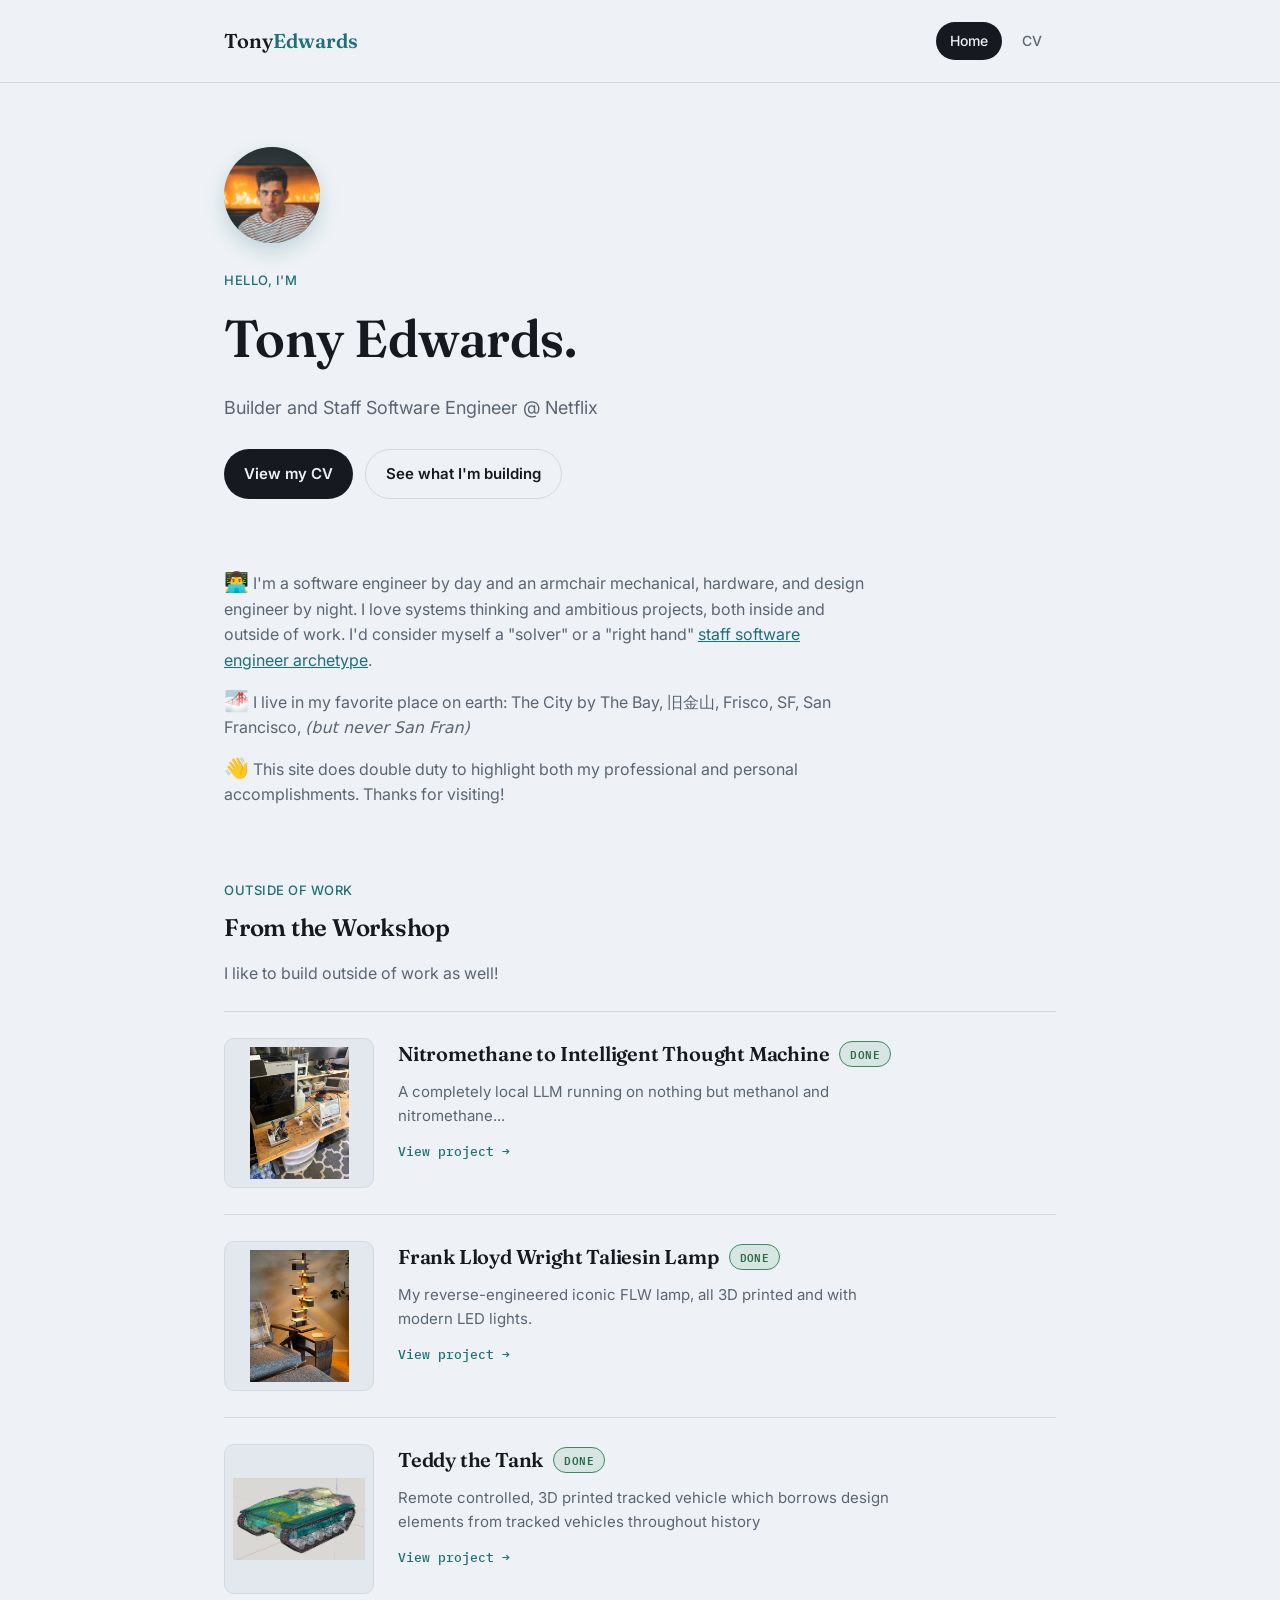
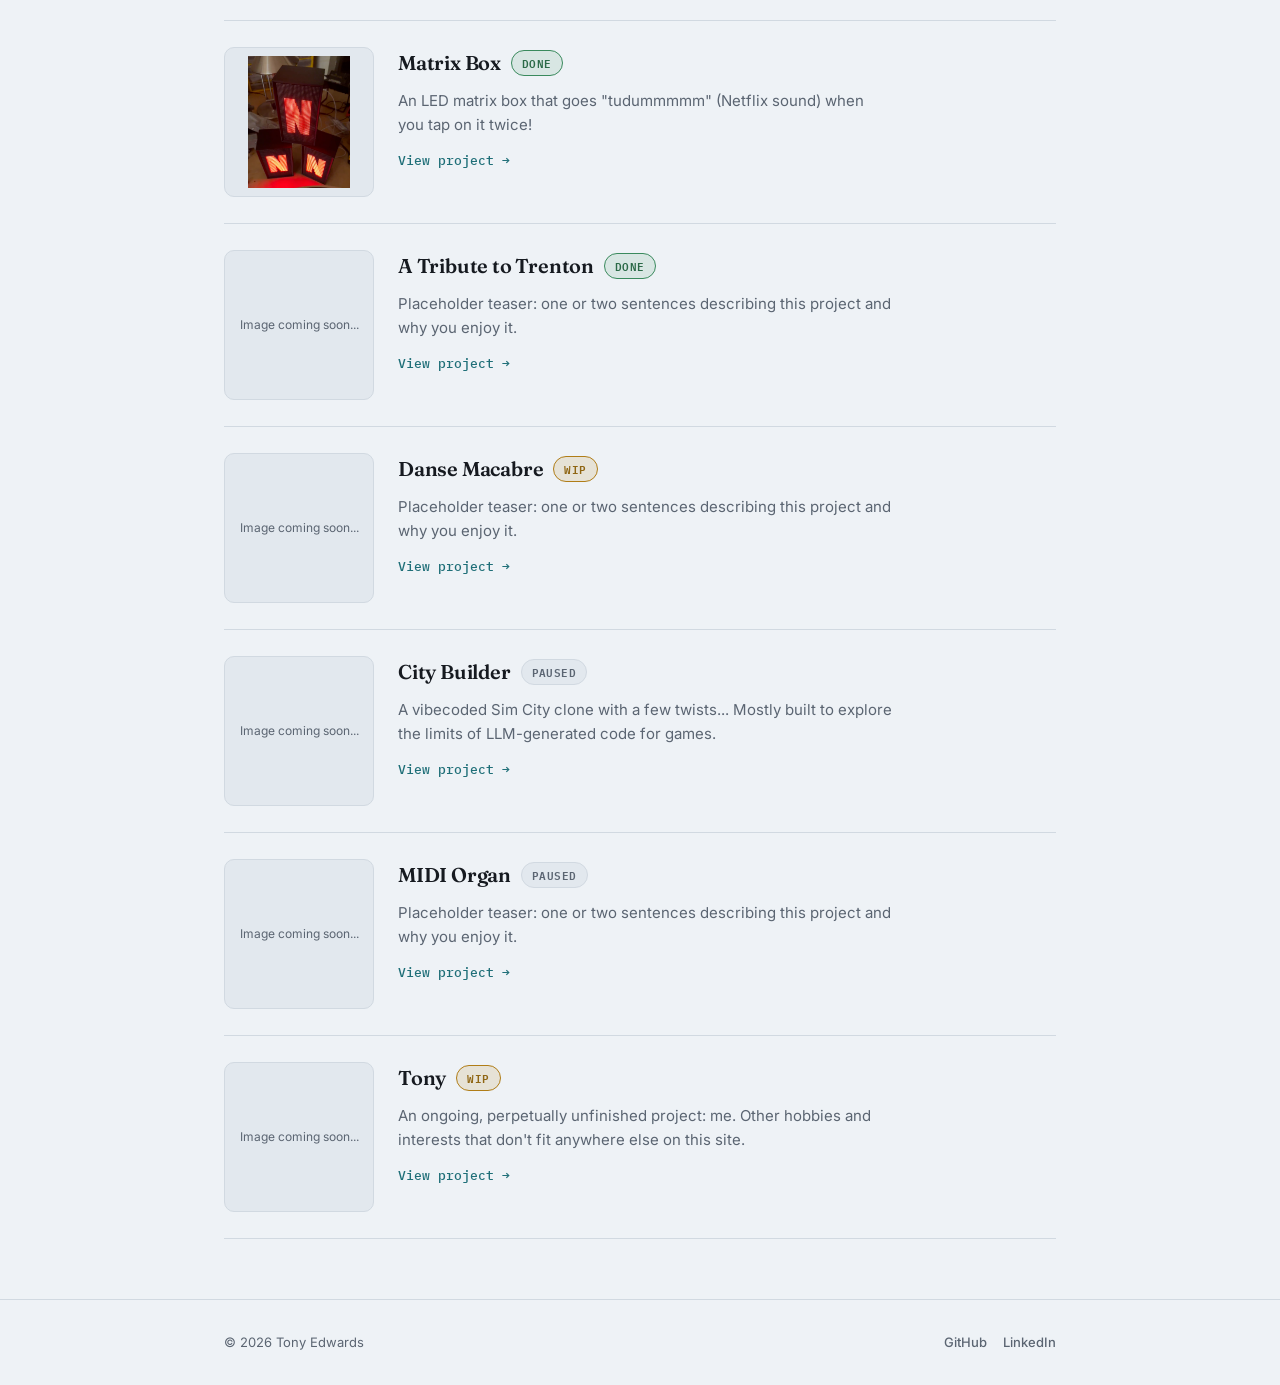
==== commit f05f6270: "Add Tony project page and emoji markers in about section - New tongue-in-cheek "Tony" project page (" ====
--- a/index.html
+++ b/index.html
@@ -7,7 +7,8 @@
     <title>Tony Edwards - Engineer</title>
     <meta name="description" content="Tony Edwards - Engineer" />
     <link rel="stylesheet" href="/style.css" />
-    <link rel="icon" href="data:image/svg+xml,<svg xmlns=%22http://www.w3.org/2000/svg%22 viewBox=%220 0 100 100%22><text y=%22.9em%22 font-size=%2290%22>%F0%9F%91%8B</text></svg>" />
+    <link rel="icon"
+        href="data:image/svg+xml,<svg xmlns=%22http://www.w3.org/2000/svg%22 viewBox=%220 0 100 100%22><text y=%22.9em%22 font-size=%2290%22>%F0%9F%91%8B</text></svg>" />
 </head>
 
 <body>
@@ -36,14 +37,19 @@
         </section>
 
         <section class="about wrap">
+            <!-- 🔧 🏗️ -->
             <p>
-                I'm a software engineer by day and an armchair mechanical, hardware, and design engineer by night.
+                <a class="emoji">👨‍💻</a> I'm a software engineer by day and an armchair mechanical, hardware, and design engineer by night.
                 I love systems thinking and ambitious projects, both inside and outside of work.
                 I'd consider myself a "solver" or a "right hand" <a href="https://staffeng.com/guides/staff-archetypes/"
                     target="_blank">staff software engineer archetype</a>.
             </p>
             <p>
-                This site does double duty to highlight both my professional and personal accomplishments. Thanks for
+                <a class="emoji">🌁</a> I live in my favorite place on earth: The City by The Bay, 旧金山, Frisco, SF, San Francisco, <i>(but never
+                San Fran)</i>
+            </p>
+            <p>
+                <a class="emoji">👋</a> This site does double duty to highlight both my professional and personal accomplishments. Thanks for
                 visiting!
             </p>
         </section>
@@ -136,7 +142,8 @@
                             <h3>City Builder</h3>
                             <span class="status-tag status-paused">PAUSED</span>
                         </div>
-                        <p>A vibecoded Sim City clone with a few twists... Mostly built to explore the limits of LLM-generated code for games.</p>
+                        <p>A vibecoded Sim City clone with a few twists... Mostly built to explore the limits of
+                            LLM-generated code for games.</p>
                         <span class="go">View project →</span>
                     </div>
                 </a>
@@ -149,6 +156,19 @@
                             <span class="status-tag status-paused">PAUSED</span>
                         </div>
                         <p>Placeholder teaser: one or two sentences describing this project and why you enjoy it.</p>
+                        <span class="go">View project →</span>
+                    </div>
+                </a>
+
+                <a class="workshop-card" href="/projects/tony/">
+                    <div class="workshop-photo">Image coming soon...</div>
+                    <div class="workshop-text">
+                        <div class="title-row">
+                            <h3>Tony</h3>
+                            <span class="status-tag status-wip">WIP</span>
+                        </div>
+                        <p>An ongoing, perpetually unfinished project: me. Other hobbies and interests that don't fit
+                            anywhere else on this site.</p>
                         <span class="go">View project →</span>
                     </div>
                 </a>
--- a/style.css
+++ b/style.css
@@ -211,6 +211,11 @@
     font-size: 16px
 }
 
+.about .emoji {
+    font-size: 20px;
+    line-height: 1;
+}
+
 /* section heading */
 .section-head {
     padding-top: 20px;
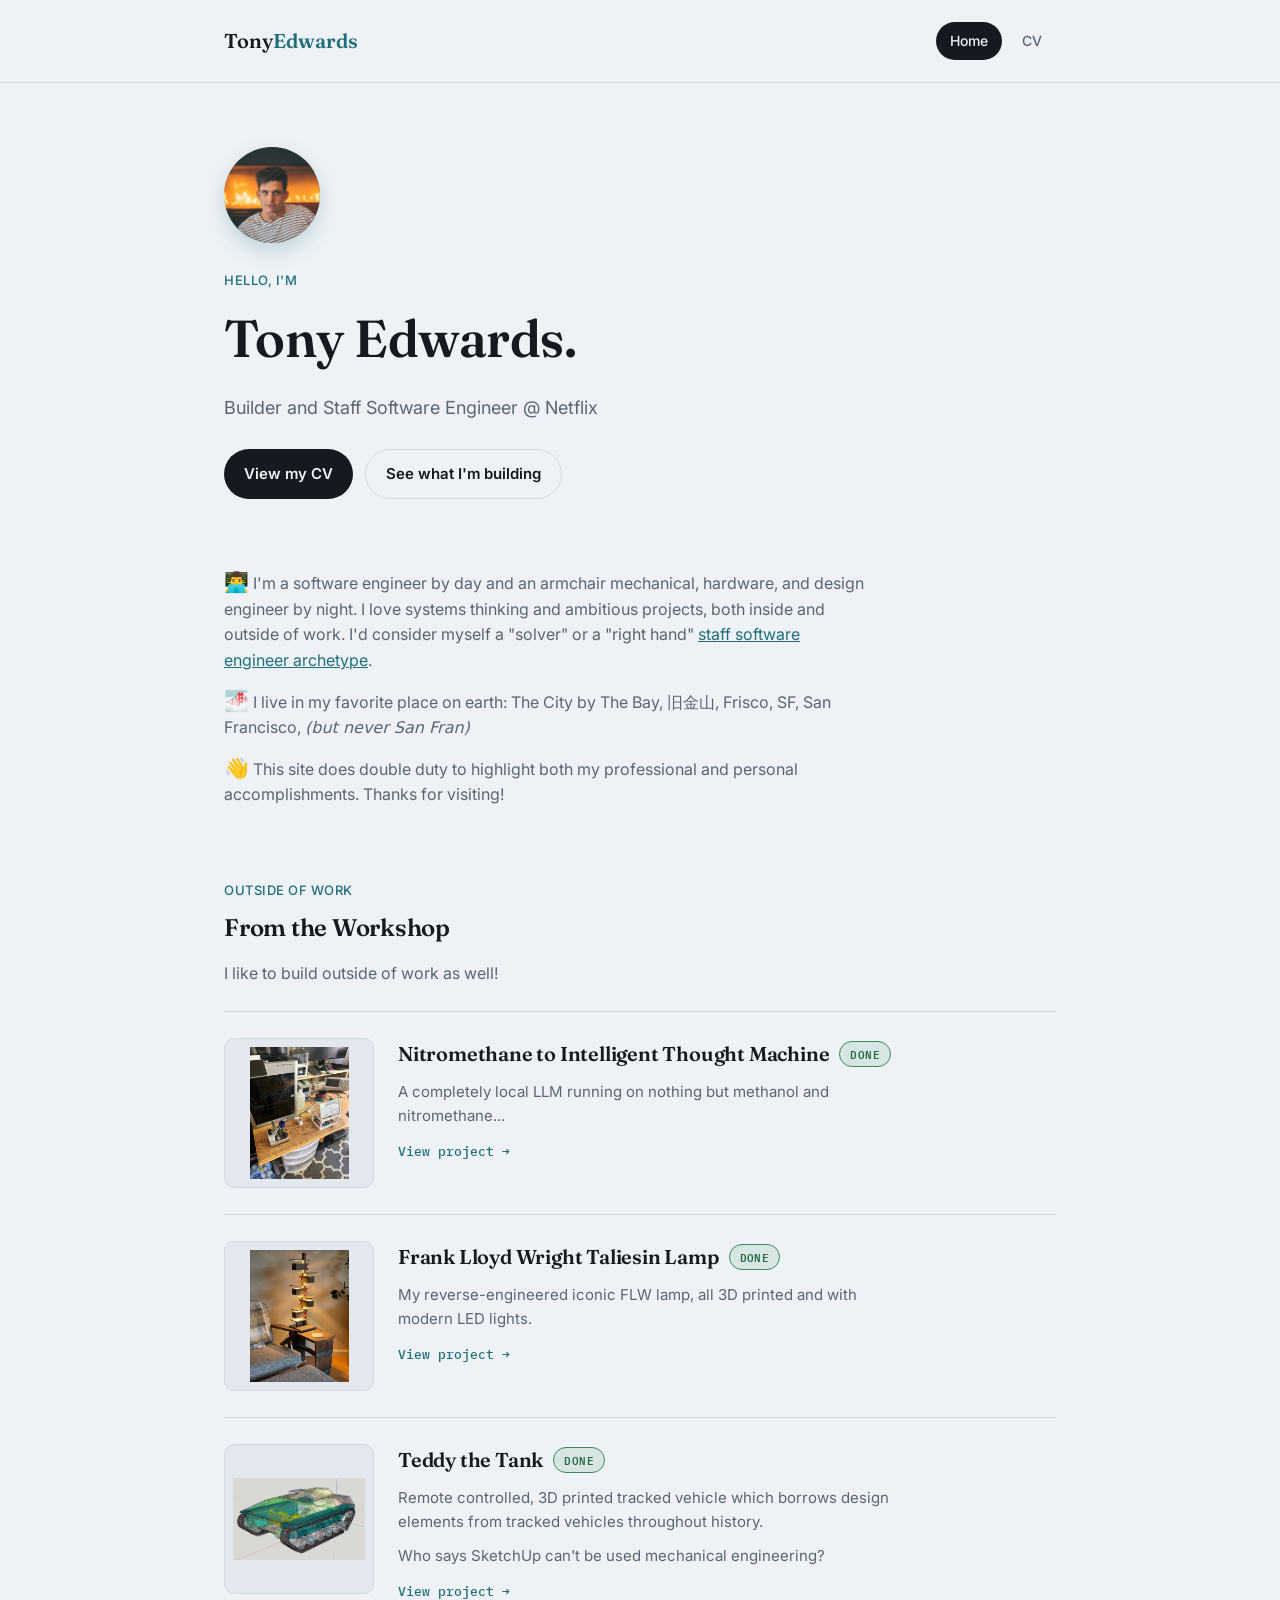
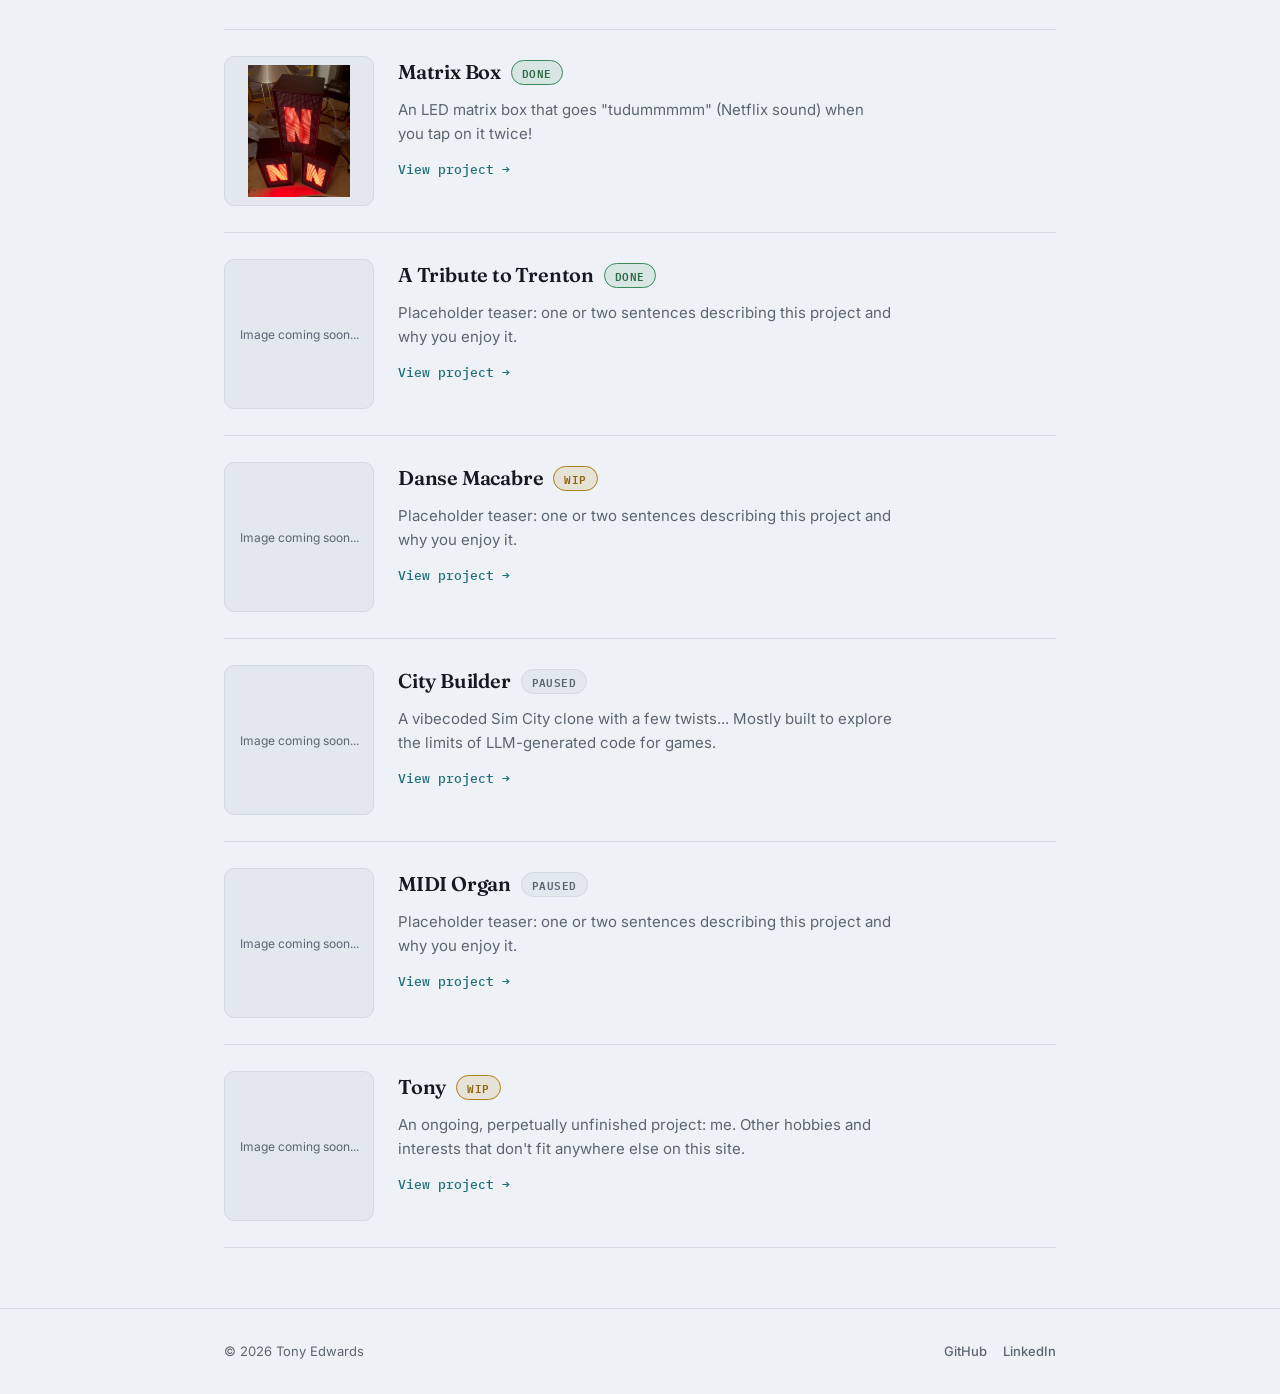
==== commit fc8b5932: "Update Teddy the Tank teaser copy and Frank Lloyd Wright Lamp video" ====
--- a/index.html
+++ b/index.html
@@ -94,7 +94,8 @@
                             <span class="status-tag status-done">Done</span>
                         </div>
                         <p>Remote controlled, 3D printed tracked vehicle which borrows design elements from tracked
-                            vehicles throughout history</p>
+                            vehicles throughout history.</p>
+                            <p>Who says SketchUp can't be used mechanical engineering?</p>
                         <span class="go">View project →</span>
                     </div>
                 </a>
